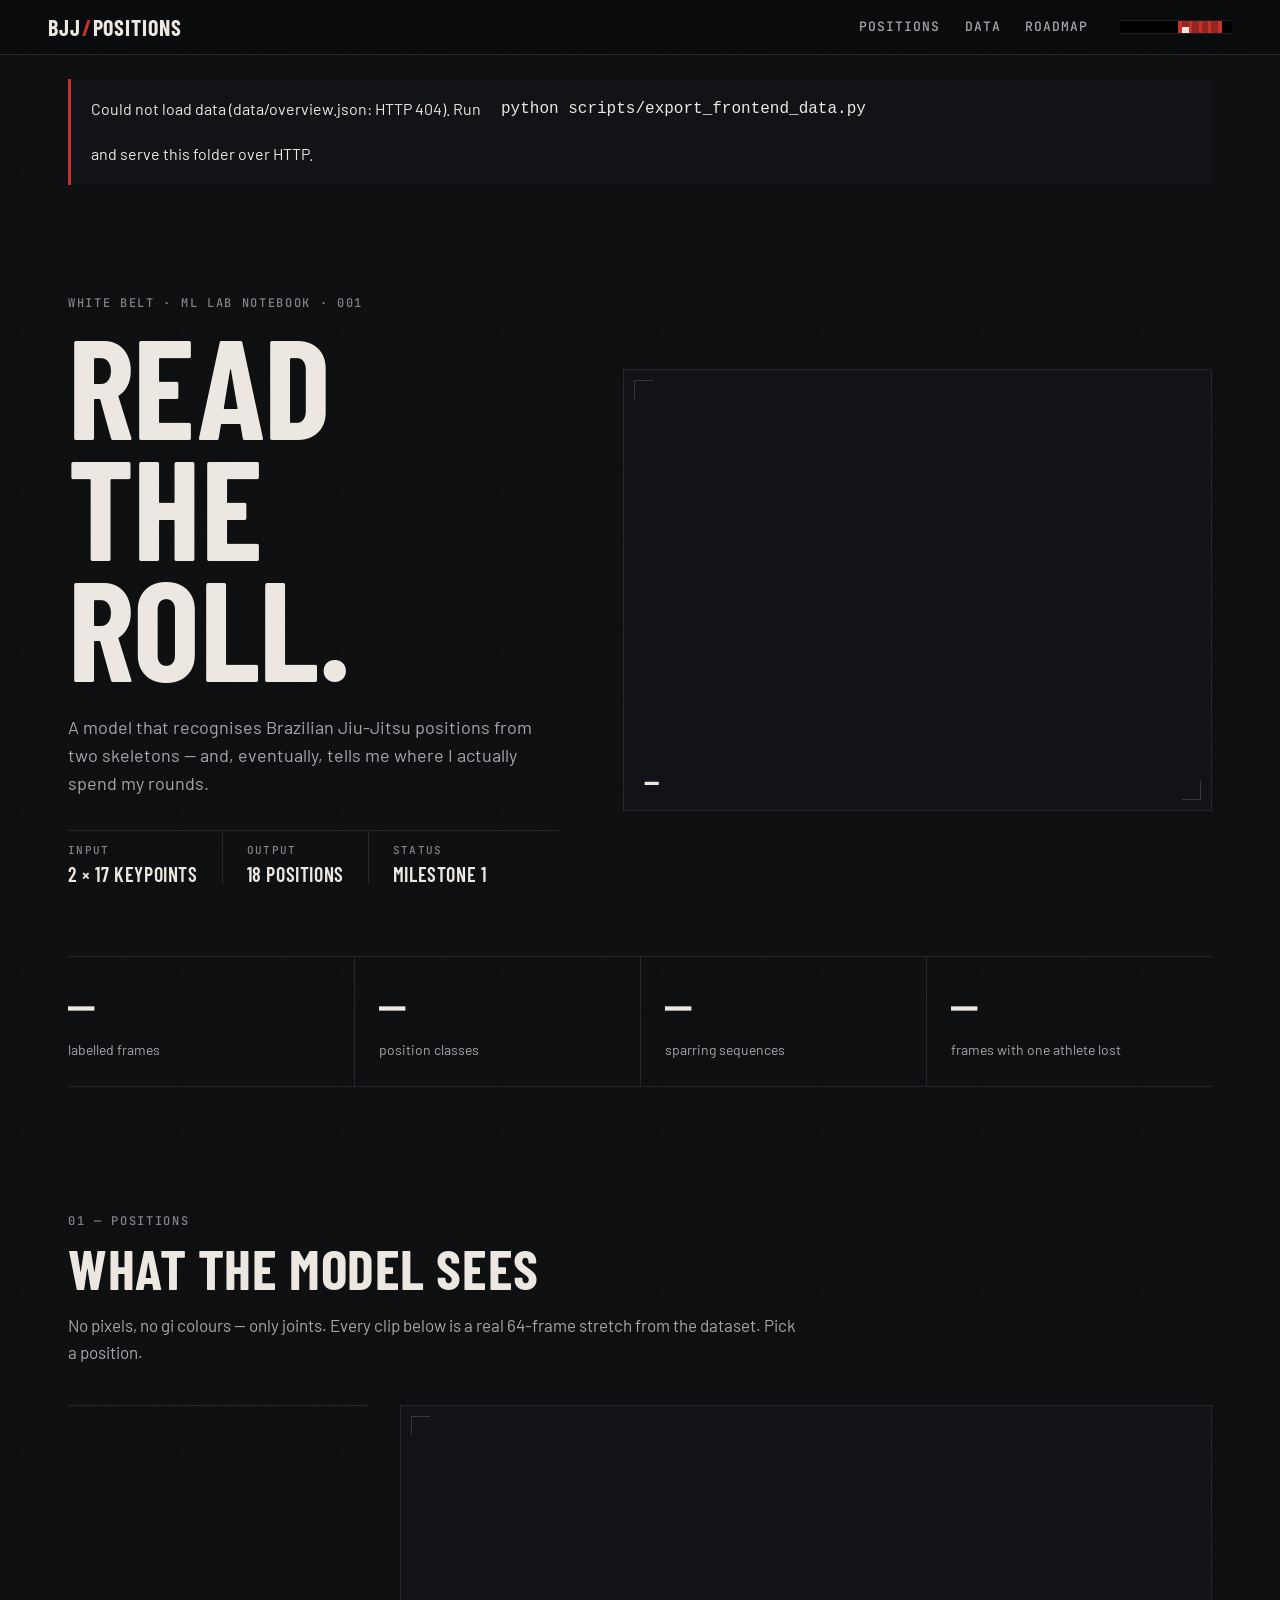
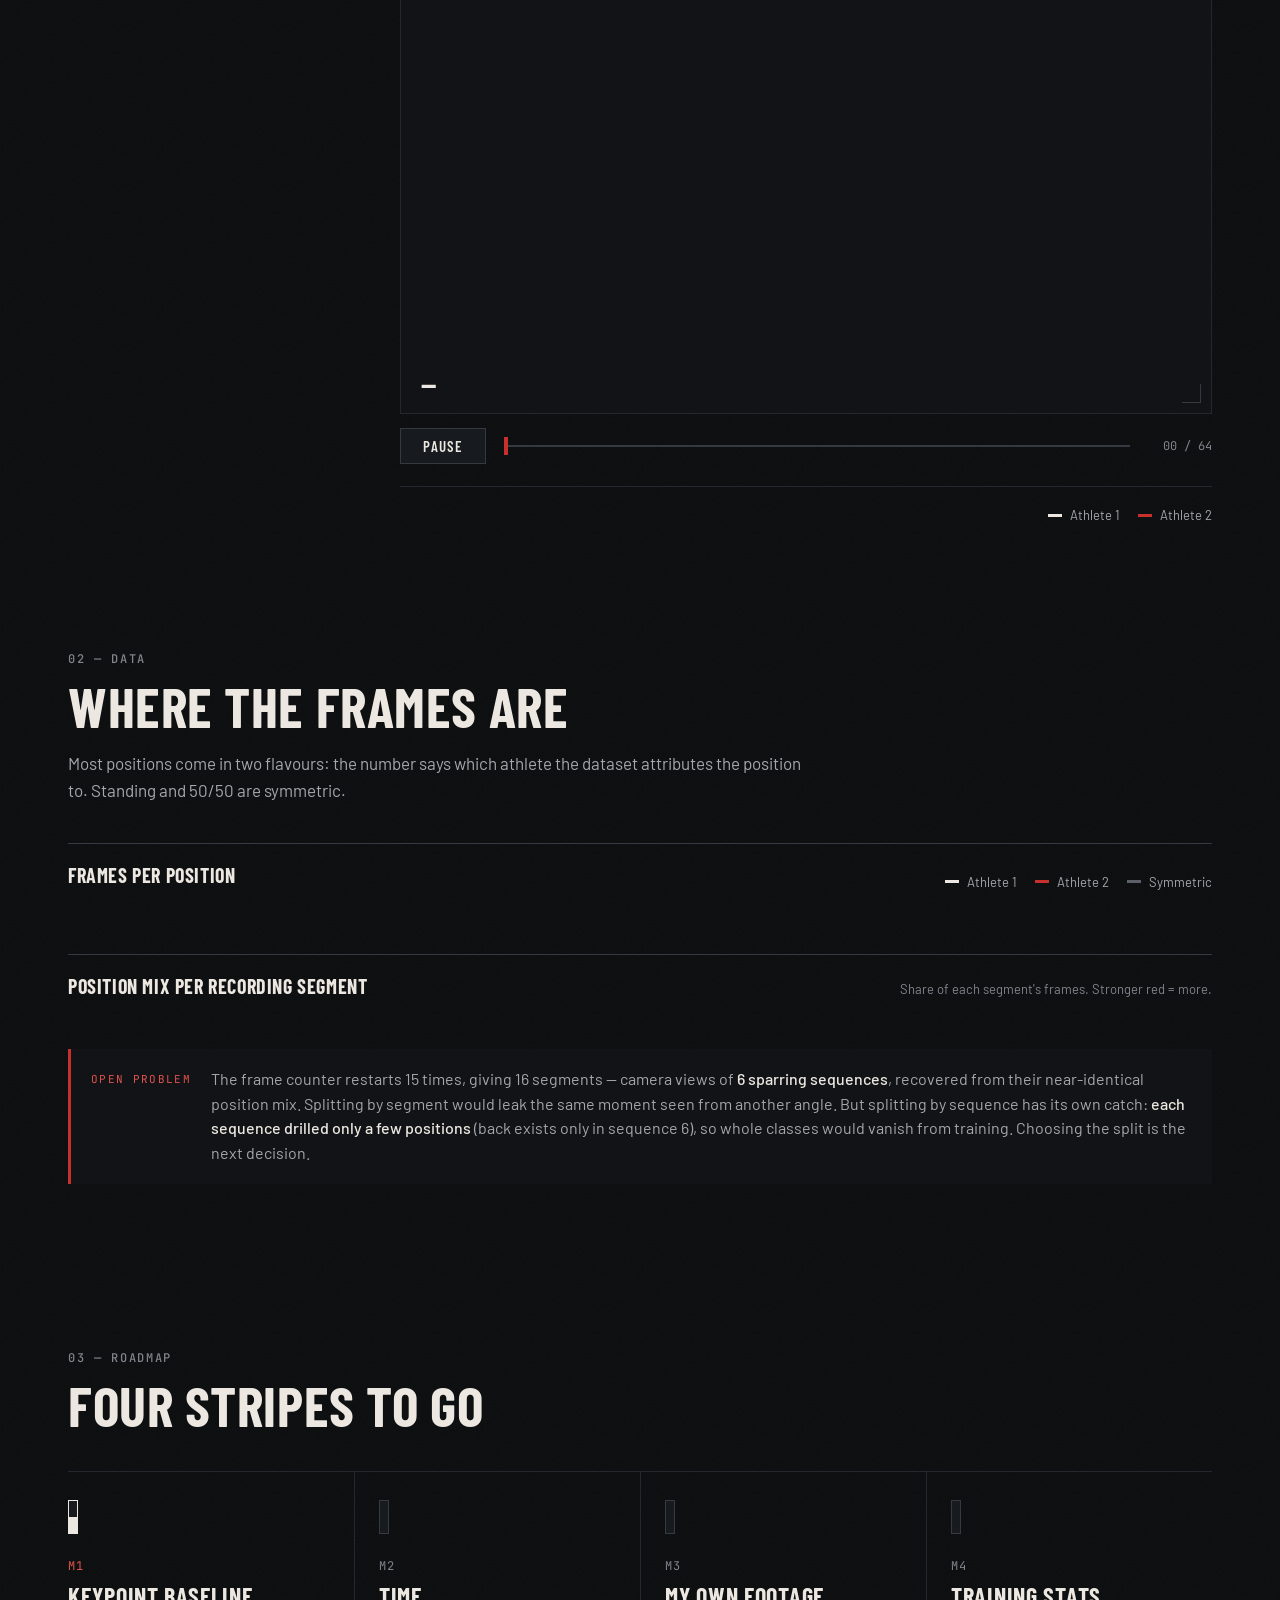
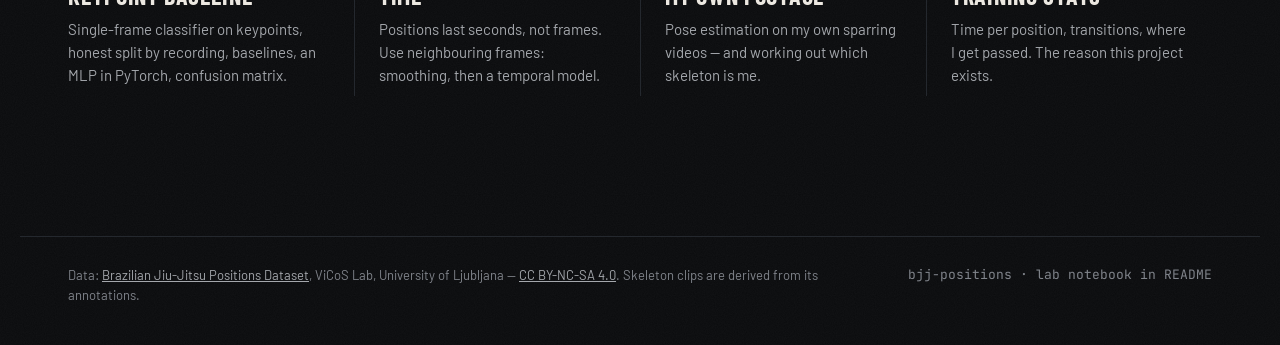
==== frontend/index.html @ 9e10ef27 "Add static dashboard frontend Plain HTML/CSS/JS, no build step. Shows dataset facts, animates real 6" ====
<!doctype html>
<html lang="en">
<head>
  <meta charset="utf-8">
  <meta name="viewport" content="width=device-width, initial-scale=1">
  <title>BJJ Positions</title>
  <meta name="description" content="Recognising Brazilian Jiu-Jitsu positions from pose keypoints — a learning project and lab notebook.">
  <meta name="color-scheme" content="dark">
  <link rel="preconnect" href="https://fonts.googleapis.com">
  <link rel="preconnect" href="https://fonts.gstatic.com" crossorigin>
  <link href="https://fonts.googleapis.com/css2?family=Barlow+Condensed:wght@500;600;700&family=Barlow:wght@400;500&family=JetBrains+Mono:wght@400;500&display=swap" rel="stylesheet">
  <link rel="stylesheet" href="css/style.css">
  <link rel="icon" href="data:image/svg+xml,%3Csvg xmlns='http://www.w3.org/2000/svg' viewBox='0 0 32 32'%3E%3Crect width='32' height='32' fill='%230a0b0d'/%3E%3Crect y='12' width='32' height='8' fill='%23000'/%3E%3Crect x='18' y='12' width='10' height='8' fill='%23c8302b'/%3E%3C/svg%3E">
</head>
<body>
  <header class="topbar">
    <a class="wordmark" href="#top">BJJ<span>/</span>Positions</a>
    <nav class="nav" aria-label="Sections">
      <a href="#explorer">Positions</a>
      <a href="#data">Data</a>
      <a href="#roadmap">Roadmap</a>
    </nav>
    <div class="belt" role="img" aria-label="Progress: milestone 1 of 4 in progress">
      <span class="belt__bar">
        <i class="stripe is-active"></i><i class="stripe"></i><i class="stripe"></i><i class="stripe"></i>
      </span>
    </div>
  </header>

  <main id="top">
    <section class="hero">
      <div class="hero__copy">
        <p class="eyebrow">White belt · ML lab notebook · 001</p>
        <h1 class="hero__title">Read<br>the roll.</h1>
        <p class="hero__lede">
          A model that recognises Brazilian Jiu-Jitsu positions from two skeletons —
          and, eventually, tells me where I actually spend my rounds.
        </p>
        <dl class="hero__meta">
          <div><dt>Input</dt><dd>2 × 17 keypoints</dd></div>
          <div><dt>Output</dt><dd>18 positions</dd></div>
          <div><dt>Status</dt><dd>Milestone 1</dd></div>
        </dl>
      </div>
      <figure class="stage stage--hero">
        <canvas id="hero-canvas" aria-label="Animated skeletons of two athletes from the dataset"></canvas>
        <figcaption class="stage__caption">
          <span class="stage__label" id="hero-label">—</span>
          <span class="stage__meta mono" id="hero-meta"></span>
        </figcaption>
      </figure>
    </section>

    <section class="facts" aria-label="Dataset at a glance">
      <div class="fact"><span class="fact__value mono" id="fact-frames">—</span><span class="fact__label">labelled frames</span></div>
      <div class="fact"><span class="fact__value mono" id="fact-classes">—</span><span class="fact__label">position classes</span></div>
      <div class="fact"><span class="fact__value mono" id="fact-sequences">—</span><span class="fact__label" id="fact-sequences-label">sparring sequences</span></div>
      <div class="fact"><span class="fact__value mono" id="fact-missing">—</span><span class="fact__label">frames with one athlete lost</span></div>
    </section>

    <section class="section" id="explorer">
      <header class="section__head">
        <p class="eyebrow">01 — Positions</p>
        <h2>What the model sees</h2>
        <p class="section__lede">No pixels, no gi colours — only joints. Every clip below is a real
          64-frame stretch from the dataset. Pick a position.</p>
      </header>

      <div class="explorer">
        <ol class="position-list" id="position-list" aria-label="Positions"></ol>

        <div class="explorer__main">
          <figure class="stage stage--large">
            <canvas id="explorer-canvas" aria-label="Skeleton animation of the selected position"></canvas>
            <figcaption class="stage__caption">
              <span class="stage__label" id="explorer-label">—</span>
              <span class="stage__meta mono" id="explorer-meta"></span>
            </figcaption>
          </figure>

          <div class="controls">
            <button class="btn" id="play-toggle" type="button" aria-pressed="true">Pause</button>
            <input class="scrub" id="scrub" type="range" min="0" max="63" value="0" aria-label="Frame">
            <span class="mono controls__frame" id="frame-counter">00 / 64</span>
          </div>

          <div class="explainer">
            <p class="explainer__text" id="explorer-desc"></p>
            <ul class="legend" aria-label="Legend">
              <li><i class="swatch swatch--a1"></i>Athlete 1</li>
              <li><i class="swatch swatch--a2"></i>Athlete 2</li>
            </ul>
          </div>
        </div>
      </div>
    </section>

    <section class="section" id="data">
      <header class="section__head">
        <p class="eyebrow">02 — Data</p>
        <h2>Where the frames are</h2>
        <p class="section__lede">Most positions come in two flavours: the number says which athlete
          the dataset attributes the position to. Standing and 50/50 are symmetric.</p>
      </header>

      <div class="panel">
        <div class="panel__head">
          <h3>Frames per position</h3>
          <ul class="legend" aria-label="Legend">
            <li><i class="swatch swatch--a1"></i>Athlete 1</li>
            <li><i class="swatch swatch--a2"></i>Athlete 2</li>
            <li><i class="swatch swatch--sym"></i>Symmetric</li>
          </ul>
        </div>
        <div class="bars" id="bars" role="table" aria-label="Frames per position"></div>
      </div>

      <div class="panel">
        <div class="panel__head">
          <h3>Position mix per recording segment</h3>
          <p class="panel__note">Share of each segment's frames. Stronger red = more.</p>
        </div>
        <div class="heatmap-wrap">
          <div class="heatmap" id="heatmap" role="table" aria-label="Share of frames per position and segment"></div>
        </div>
        <aside class="callout">
          <span class="callout__tag mono">Open problem</span>
          <p>The frame counter restarts 15 times, giving 16 segments — camera views of
            <strong>6 sparring sequences</strong>, recovered from their near-identical position mix.
            Splitting by segment would leak the same moment seen from another angle. But splitting
            by sequence has its own catch: <strong>each sequence drilled only a few positions</strong>
            (back exists only in sequence 6), so whole classes would vanish from training.
            Choosing the split is the next decision.</p>
        </aside>
      </div>
    </section>

    <section class="section" id="roadmap">
      <header class="section__head">
        <p class="eyebrow">03 — Roadmap</p>
        <h2>Four stripes to go</h2>
      </header>
      <ol class="roadmap">
        <li class="roadmap__item is-active">
          <span class="roadmap__stripe"></span>
          <span class="mono roadmap__num">M1</span>
          <h3>Keypoint baseline</h3>
          <p>Single-frame classifier on keypoints, honest split by recording, baselines, an MLP in PyTorch, confusion matrix.</p>
        </li>
        <li class="roadmap__item">
          <span class="roadmap__stripe"></span>
          <span class="mono roadmap__num">M2</span>
          <h3>Time</h3>
          <p>Positions last seconds, not frames. Use neighbouring frames: smoothing, then a temporal model.</p>
        </li>
        <li class="roadmap__item">
          <span class="roadmap__stripe"></span>
          <span class="mono roadmap__num">M3</span>
          <h3>My own footage</h3>
          <p>Pose estimation on my own sparring videos — and working out which skeleton is me.</p>
        </li>
        <li class="roadmap__item">
          <span class="roadmap__stripe"></span>
          <span class="mono roadmap__num">M4</span>
          <h3>Training stats</h3>
          <p>Time per position, transitions, where I get passed. The reason this project exists.</p>
        </li>
      </ol>
    </section>
  </main>

  <footer class="footer">
    <p>Data: <a href="https://vicos.si/resources/jiujitsu/">Brazilian Jiu-Jitsu Positions Dataset</a>,
      ViCoS Lab, University of Ljubljana — <a href="https://creativecommons.org/licenses/by-nc-sa/4.0/">CC BY-NC-SA 4.0</a>.
      Skeleton clips are derived from its annotations.</p>
    <p class="mono">bjj-positions · lab notebook in README</p>
  </footer>

  <div class="tooltip" id="tooltip" role="tooltip" hidden></div>

  <script type="module" src="js/main.js"></script>
</body>
</html>
---- frontend/css/style.css ----
/* ---------------------------------------------------------------------------
   BJJ Positions — dark, matte, sporty. One accent: the black-belt red bar.
   Athlete 1 = gi white, athlete 2 = belt red. Colours carry meaning.
--------------------------------------------------------------------------- */

:root {
  --bg: #0a0b0d;
  --surface: #111316;
  --surface-2: #171a1e;
  --line: #24282e;
  --line-strong: #353a42;

  --ink: #ece8e1;       /* gi white, slightly warm */
  --ink-2: #a4a7ac;
  --ink-3: #80848b;     /* >= 4.5:1 on bg and surface-2 (small labels) */

  --red: #c8302b;       /* belt bar */
  --red-ink: #e0534d;   /* red used for small text/strokes: more contrast */

  /* Series colours: validated for CVD separation (deutan dE 38, protan >= 8.8 vs --sym).
     Gi white and gray fail the "chroma floor" check on purpose: identity is also
     carried by legends and direct labels. */
  --a1: var(--ink);
  --a2: var(--red);
  --sym: #5b6068;

  --font-display: "Barlow Condensed", "Arial Narrow", sans-serif;
  --font-body: "Barlow", system-ui, sans-serif;
  --font-mono: "JetBrains Mono", ui-monospace, monospace;

  --gutter: clamp(16px, 4vw, 48px);
  --max: 1240px;
}

* { box-sizing: border-box; }

html { scroll-behavior: smooth; }
@media (prefers-reduced-motion: reduce) { html { scroll-behavior: auto; } }

body {
  margin: 0;
  background: var(--bg);
  color: var(--ink);
  font: 400 16px/1.55 var(--font-body);
  -webkit-font-smoothing: antialiased;
  /* Faint mat grain. */
  background-image: url("data:image/svg+xml,%3Csvg xmlns='http://www.w3.org/2000/svg' width='160' height='160'%3E%3Cfilter id='n'%3E%3CfeTurbulence type='fractalNoise' baseFrequency='.9' numOctaves='2' stitchTiles='stitch'/%3E%3CfeColorMatrix values='0 0 0 0 1 0 0 0 0 1 0 0 0 0 1 0 0 0 .035 0'/%3E%3C/filter%3E%3Crect width='100%25' height='100%25' filter='url(%23n)'/%3E%3C/svg%3E");
}

a { color: inherit; }
.mono { font-family: var(--font-mono); font-feature-settings: "tnum"; }

h1, h2, h3 {
  font-family: var(--font-display);
  font-weight: 700;
  text-transform: uppercase;
  letter-spacing: .01em;
  line-height: .95;
  margin: 0;
}
h2 { font-size: clamp(34px, 5vw, 56px); }
h3 { font-size: 20px; letter-spacing: .03em; }

.eyebrow {
  margin: 0 0 14px;
  font: 500 12px/1 var(--font-mono);
  letter-spacing: .14em;
  text-transform: uppercase;
  color: var(--ink-3);
}

/* --- Top bar ------------------------------------------------------------- */

.topbar {
  position: sticky; top: 0; z-index: 10;
  display: flex; align-items: center; gap: 32px;
  padding: 14px var(--gutter);
  background: rgba(10, 11, 13, .92);
  border-bottom: 1px solid var(--line);
  backdrop-filter: saturate(1.2) blur(6px);
}
.wordmark {
  font: 700 22px/1 var(--font-display);
  text-transform: uppercase;
  letter-spacing: .04em;
  text-decoration: none;
}
.wordmark span { color: var(--red); margin: 0 1px; }
.nav { display: flex; gap: 24px; margin-left: auto; }
.nav a {
  font: 500 13px/1 var(--font-mono);
  letter-spacing: .08em;
  text-transform: uppercase;
  color: var(--ink-2);
  text-decoration: none;
  padding: 6px 0;
  border-bottom: 1px solid transparent;
}
.nav a:hover, .nav a:focus-visible { color: var(--ink); border-bottom-color: var(--red); }

/* Black belt with 4 stripes on the red bar = 4 milestones. */
.belt {
  width: 112px; height: 14px;
  background: #000;
  border-top: 1px solid #1d1f23;
  border-bottom: 1px solid #1d1f23;
  display: flex; justify-content: flex-end;
  padding-right: 10px;
}
.belt__bar {
  display: flex; gap: 3px; align-items: stretch;
  background: var(--red);
  padding: 0 4px;
  width: 44px;
}
.stripe { flex: 1; background: rgba(0, 0, 0, .25); }
.stripe.is-active { background: linear-gradient(to top, var(--ink) 50%, rgba(0,0,0,.25) 50%); }

/* --- Hero ---------------------------------------------------------------- */

main { max-width: var(--max); margin: 0 auto; padding: 0 var(--gutter); }

.hero {
  display: grid;
  grid-template-columns: minmax(0, 5fr) minmax(0, 6fr);
  gap: clamp(24px, 5vw, 72px);
  align-items: center;
  padding: clamp(40px, 8vw, 96px) 0 clamp(32px, 6vw, 72px);
}
.hero__title {
  font-size: clamp(64px, 11vw, 148px);
  line-height: .86;
  letter-spacing: -.005em;
}
.hero__lede { max-width: 30em; margin: 28px 0 32px; color: var(--ink-2); font-size: 18px; }
.hero__meta {
  display: grid; grid-template-columns: repeat(3, max-content);
  margin: 0;
  border-top: 1px solid var(--line);
}
.hero__meta div { padding: 14px 24px 0 0; }
.hero__meta div + div { padding-left: 24px; border-left: 1px solid var(--line); }
.hero__meta dt {
  font: 500 11px/1 var(--font-mono); letter-spacing: .12em; text-transform: uppercase;
  color: var(--ink-3); margin-bottom: 8px;
}
.hero__meta dd { margin: 0; font: 600 20px/1 var(--font-display); text-transform: uppercase; letter-spacing: .03em; }

/* --- Stage (skeleton canvas) --------------------------------------------- */

.stage {
  position: relative;
  margin: 0;
  background: var(--surface);
  border: 1px solid var(--line);
  aspect-ratio: 4 / 3;
}
/* Mat-tape corner marks. */
.stage::before, .stage::after {
  content: ""; position: absolute; width: 18px; height: 18px; pointer-events: none;
  border-color: var(--line-strong); border-style: solid;
}
.stage::before { top: 10px; left: 10px; border-width: 1px 0 0 1px; }
.stage::after { bottom: 10px; right: 10px; border-width: 0 1px 1px 0; }
.stage canvas { position: absolute; inset: 0; width: 100%; height: 100%; display: block; }

.stage__caption {
  position: absolute; left: 20px; right: 20px; bottom: 16px;
  display: flex; justify-content: space-between; align-items: baseline; gap: 12px;
  pointer-events: none;
}
.stage__label {
  font: 700 26px/1 var(--font-display); text-transform: uppercase; letter-spacing: .03em;
}
.stage__meta { font-size: 11px; color: var(--ink-3); letter-spacing: .06em; text-align: right; }

/* --- Facts --------------------------------------------------------------- */

.facts {
  display: grid; grid-template-columns: repeat(4, 1fr);
  border-top: 1px solid var(--line); border-bottom: 1px solid var(--line);
}
.fact { padding: 28px 24px 26px 0; display: flex; flex-direction: column; gap: 10px; }
.fact + .fact { padding-left: 24px; border-left: 1px solid var(--line); }
.fact__value { font-size: clamp(28px, 3.6vw, 44px); font-weight: 500; letter-spacing: -.02em; line-height: 1; }
.fact__label { font-size: 14px; color: var(--ink-2); }

/* --- Sections ------------------------------------------------------------ */

.section { padding: clamp(64px, 10vw, 128px) 0 0; scroll-margin-top: 60px; }
.section__head { margin-bottom: 40px; max-width: 46em; }
.section__lede { color: var(--ink-2); margin: 18px 0 0; font-size: 17px; }

/* --- Explorer ------------------------------------------------------------ */

.explorer {
  display: grid;
  grid-template-columns: minmax(220px, 300px) minmax(0, 1fr);
  gap: 32px;
  align-items: start;
}
.position-list { list-style: none; margin: 0; padding: 0; border-top: 1px solid var(--line); }
.position-row {
  display: flex; align-items: center; gap: 10px;
  padding: 10px 0;
  border-bottom: 1px solid var(--line);
}
.position-row__name {
  flex: 1;
  font: 600 18px/1 var(--font-display); text-transform: uppercase; letter-spacing: .04em;
  color: var(--ink-2);
}
.position-row.is-active .position-row__name { color: var(--ink); }
.chip {
  min-width: 38px; height: 30px; padding: 0 8px;
  font: 500 12px/1 var(--font-mono);
  color: var(--ink-2);
  background: transparent;
  border: 1px solid var(--line-strong);
  cursor: pointer;
}
.chip:hover { color: var(--ink); border-color: var(--ink-3); }
.chip:focus-visible, .btn:focus-visible, .scrub:focus-visible { outline: 2px solid var(--ink); outline-offset: 2px; }
.chip[aria-pressed="true"] { color: var(--bg); background: var(--ink); border-color: var(--ink); }
.chip[aria-pressed="true"][data-athlete="2"] { color: var(--ink); background: var(--red); border-color: var(--red); }

.controls { display: flex; align-items: center; gap: 16px; margin-top: 14px; }
.btn {
  min-width: 86px; height: 36px; padding: 0 16px;
  font: 600 15px/1 var(--font-display); letter-spacing: .08em; text-transform: uppercase;
  color: var(--ink); background: var(--surface-2);
  border: 1px solid var(--line-strong);
  cursor: pointer;
}
.btn:hover { border-color: var(--ink-3); }
.controls__frame { font-size: 12px; color: var(--ink-3); min-width: 64px; text-align: right; }

.scrub { flex: 1; appearance: none; -webkit-appearance: none; height: 20px; background: transparent; cursor: pointer; }
.scrub::-webkit-slider-runnable-track { height: 2px; background: var(--line-strong); }
.scrub::-moz-range-track { height: 2px; background: var(--line-strong); }
.scrub::-webkit-slider-thumb { -webkit-appearance: none; width: 4px; height: 18px; margin-top: -8px; background: var(--red); border: 0; }
.scrub::-moz-range-thumb { width: 4px; height: 18px; background: var(--red); border: 0; border-radius: 0; }

.explainer {
  display: flex; justify-content: space-between; gap: 24px; align-items: flex-start;
  margin-top: 22px; padding-top: 18px; border-top: 1px solid var(--line);
}
.explainer__text { margin: 0; color: var(--ink-2); max-width: 36em; }

.legend { list-style: none; display: flex; flex-wrap: wrap; gap: 6px 18px; margin: 0; padding: 0; font-size: 13px; color: var(--ink-2); }
.legend li { display: flex; align-items: center; gap: 8px; white-space: nowrap; }
.swatch { width: 14px; height: 3px; display: inline-block; }
.swatch--a1 { background: var(--a1); }
.swatch--a2 { background: var(--a2); }
.swatch--sym { background: var(--sym); }

/* --- Panels & charts ----------------------------------------------------- */

.panel { border-top: 1px solid var(--line-strong); padding: 22px 0 40px; }
.panel__head { display: flex; justify-content: space-between; align-items: baseline; gap: 16px; flex-wrap: wrap; margin-bottom: 22px; }
.panel__note { margin: 0; color: var(--ink-3); font-size: 13px; }

.bars { display: grid; grid-template-columns: max-content minmax(0, 1fr) max-content; gap: 6px 18px; align-items: center; }
.bars__name { font: 600 16px/1 var(--font-display); text-transform: uppercase; letter-spacing: .04em; color: var(--ink-2); }
.bars__track { display: flex; flex-direction: column; gap: 2px; padding: 4px 0; }
.bar { height: 7px; border-radius: 0 4px 4px 0; min-width: 2px; }
.bar--a1 { background: var(--a1); }
.bar--a2 { background: var(--a2); }
.bar--sym { background: var(--sym); }
.bars__row { display: contents; }
.bars__row:hover .bars__name { color: var(--ink); }
.bars__total { font-size: 12px; color: var(--ink-3); text-align: right; }

.heatmap-wrap { overflow-x: auto; }
.heatmap {
  display: grid;
  grid-template-columns: 56px repeat(var(--cols), minmax(44px, 1fr));
  gap: 2px;
  min-width: 620px;
}
.heatmap__col { font: 500 10px/1.2 var(--font-mono); color: var(--ink-3); text-transform: uppercase; letter-spacing: .04em; padding: 0 2px 8px; align-self: end; }
.heatmap__row { font: 500 11px/1 var(--font-mono); color: var(--ink-3); display: flex; align-items: center; }
.heatmap__cell { height: 22px; background: var(--surface-2); }
.heatmap__group {
  grid-column: 1 / -1;
  padding: 12px 0 4px;
  font: 500 10px/1 var(--font-mono); letter-spacing: .12em; text-transform: uppercase;
  color: var(--ink-2);
}

.callout {
  display: grid; grid-template-columns: max-content 1fr; gap: 20px; align-items: start;
  margin-top: 28px; padding: 18px 20px;
  background: var(--surface);
  border-left: 3px solid var(--red);
}
.callout p { margin: 0; color: var(--ink-2); }
.callout strong { color: var(--ink); font-weight: 500; }
.callout__tag { font-size: 11px; letter-spacing: .12em; text-transform: uppercase; color: var(--red-ink); padding-top: 4px; }

/* --- Roadmap ------------------------------------------------------------- */

.roadmap { list-style: none; margin: 0; padding: 0; display: grid; grid-template-columns: repeat(4, 1fr); border-top: 1px solid var(--line); }
.roadmap__item { position: relative; padding: 28px 24px 8px 0; }
.roadmap__item + .roadmap__item { padding-left: 24px; border-left: 1px solid var(--line); }
.roadmap__stripe { display: block; width: 10px; height: 34px; background: var(--surface-2); border: 1px solid var(--line-strong); margin-bottom: 18px; }
.roadmap__item.is-active .roadmap__stripe { background: linear-gradient(to top, var(--ink) 50%, var(--surface-2) 50%); border-color: var(--ink); }
.roadmap__num { font-size: 12px; color: var(--ink-3); letter-spacing: .1em; }
.roadmap__item.is-active .roadmap__num { color: var(--red-ink); }
.roadmap h3 { margin: 8px 0 10px; font-size: 24px; }
.roadmap p { margin: 0; color: var(--ink-2); font-size: 15px; }

/* --- Footer & tooltip ---------------------------------------------------- */

.footer {
  max-width: var(--max); margin: clamp(80px, 12vw, 140px) auto 0;
  padding: 28px var(--gutter) 40px;
  border-top: 1px solid var(--line);
  display: flex; justify-content: space-between; gap: 24px; flex-wrap: wrap;
  font-size: 13px; color: var(--ink-3);
}
.footer p { margin: 0; max-width: 60em; }
.footer a { color: var(--ink-2); }

.tooltip {
  position: fixed; z-index: 20; pointer-events: none;
  padding: 8px 10px;
  background: #000; border: 1px solid var(--line-strong);
  font: 400 12px/1.45 var(--font-mono); color: var(--ink);
  white-space: nowrap;
}
.tooltip b { font-weight: 500; }
.tooltip .muted { color: var(--ink-3); }

/* --- Responsive ---------------------------------------------------------- */

@media (max-width: 900px) {
  .hero { grid-template-columns: 1fr; }
  .explorer { grid-template-columns: 1fr; }
  .position-list { display: grid; grid-template-columns: 1fr 1fr; column-gap: 20px; order: 2; }
  .facts { grid-template-columns: 1fr 1fr; }
  .fact:nth-child(3) { padding-left: 0; border-left: 0; }
  .fact:nth-child(n+3) { border-top: 1px solid var(--line); }
  .roadmap { grid-template-columns: 1fr 1fr; }
  .roadmap__item:nth-child(3) { padding-left: 0; border-left: 0; }
}
@media (max-width: 560px) {
  .nav { display: none; }
  .belt { margin-left: auto; }
  .position-list { grid-template-columns: 1fr; }
  .hero__meta div { padding-right: 12px; }
  .hero__meta div + div { padding-left: 12px; }
  .hero__meta dd { font-size: 17px; }
  .explainer { flex-direction: column; }
  .roadmap { grid-template-columns: 1fr; }
  .roadmap__item + .roadmap__item { padding-left: 0; border-left: 0; border-top: 1px solid var(--line); }
  .stage__label { font-size: 20px; }
  .callout { grid-template-columns: 1fr; gap: 8px; }
  .bars { column-gap: 12px; }
}
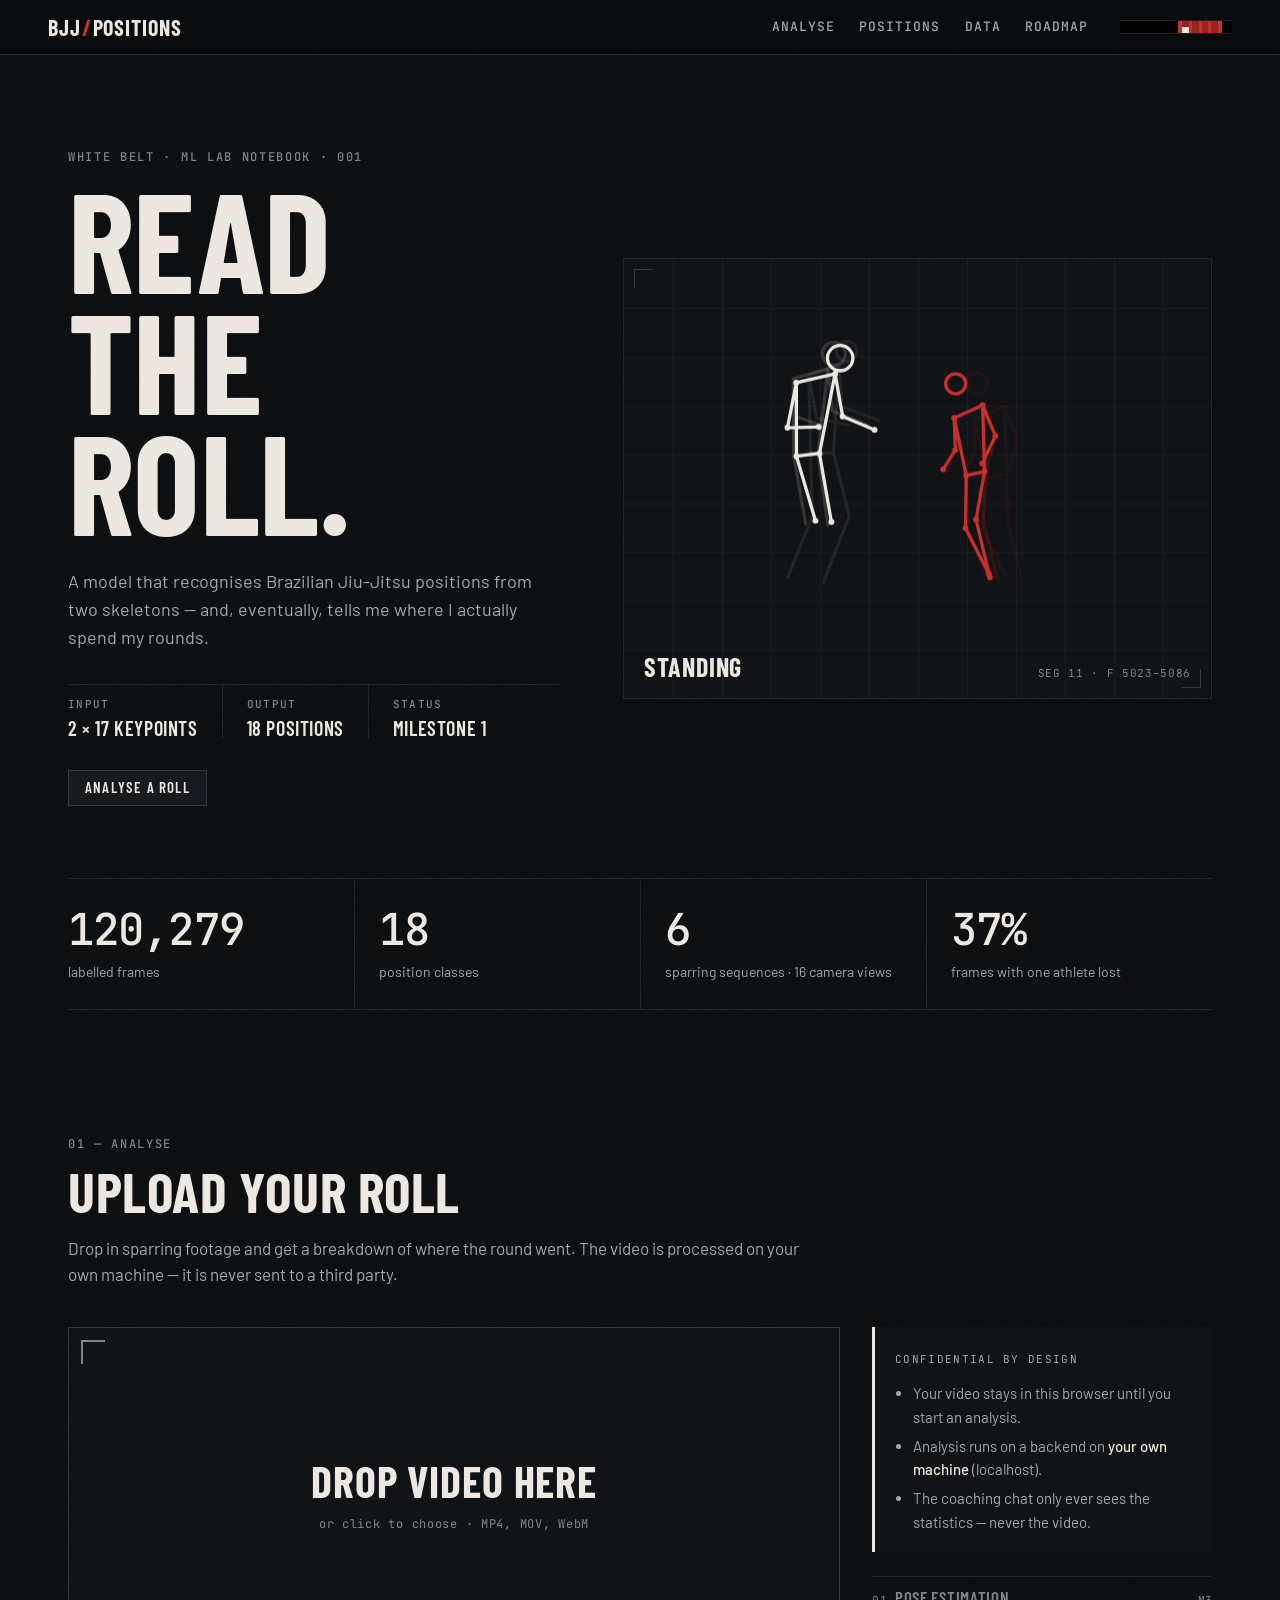
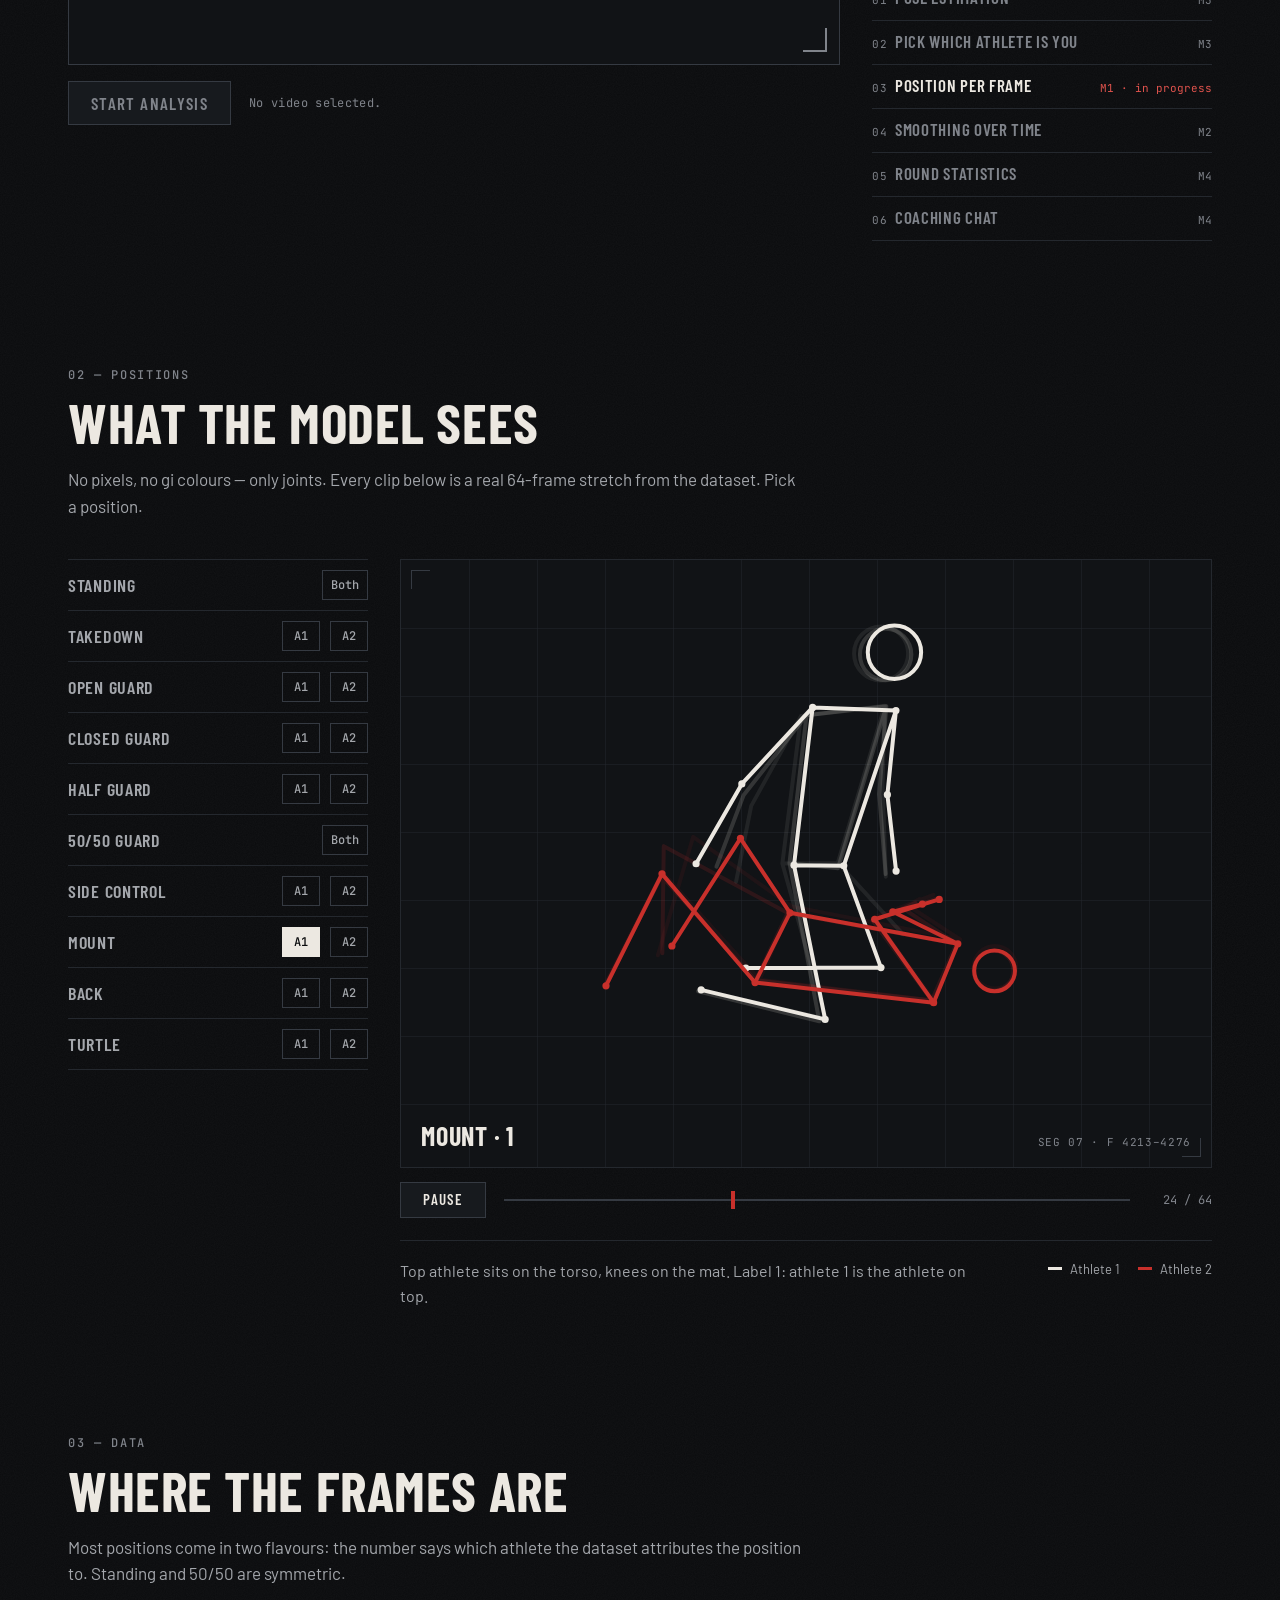
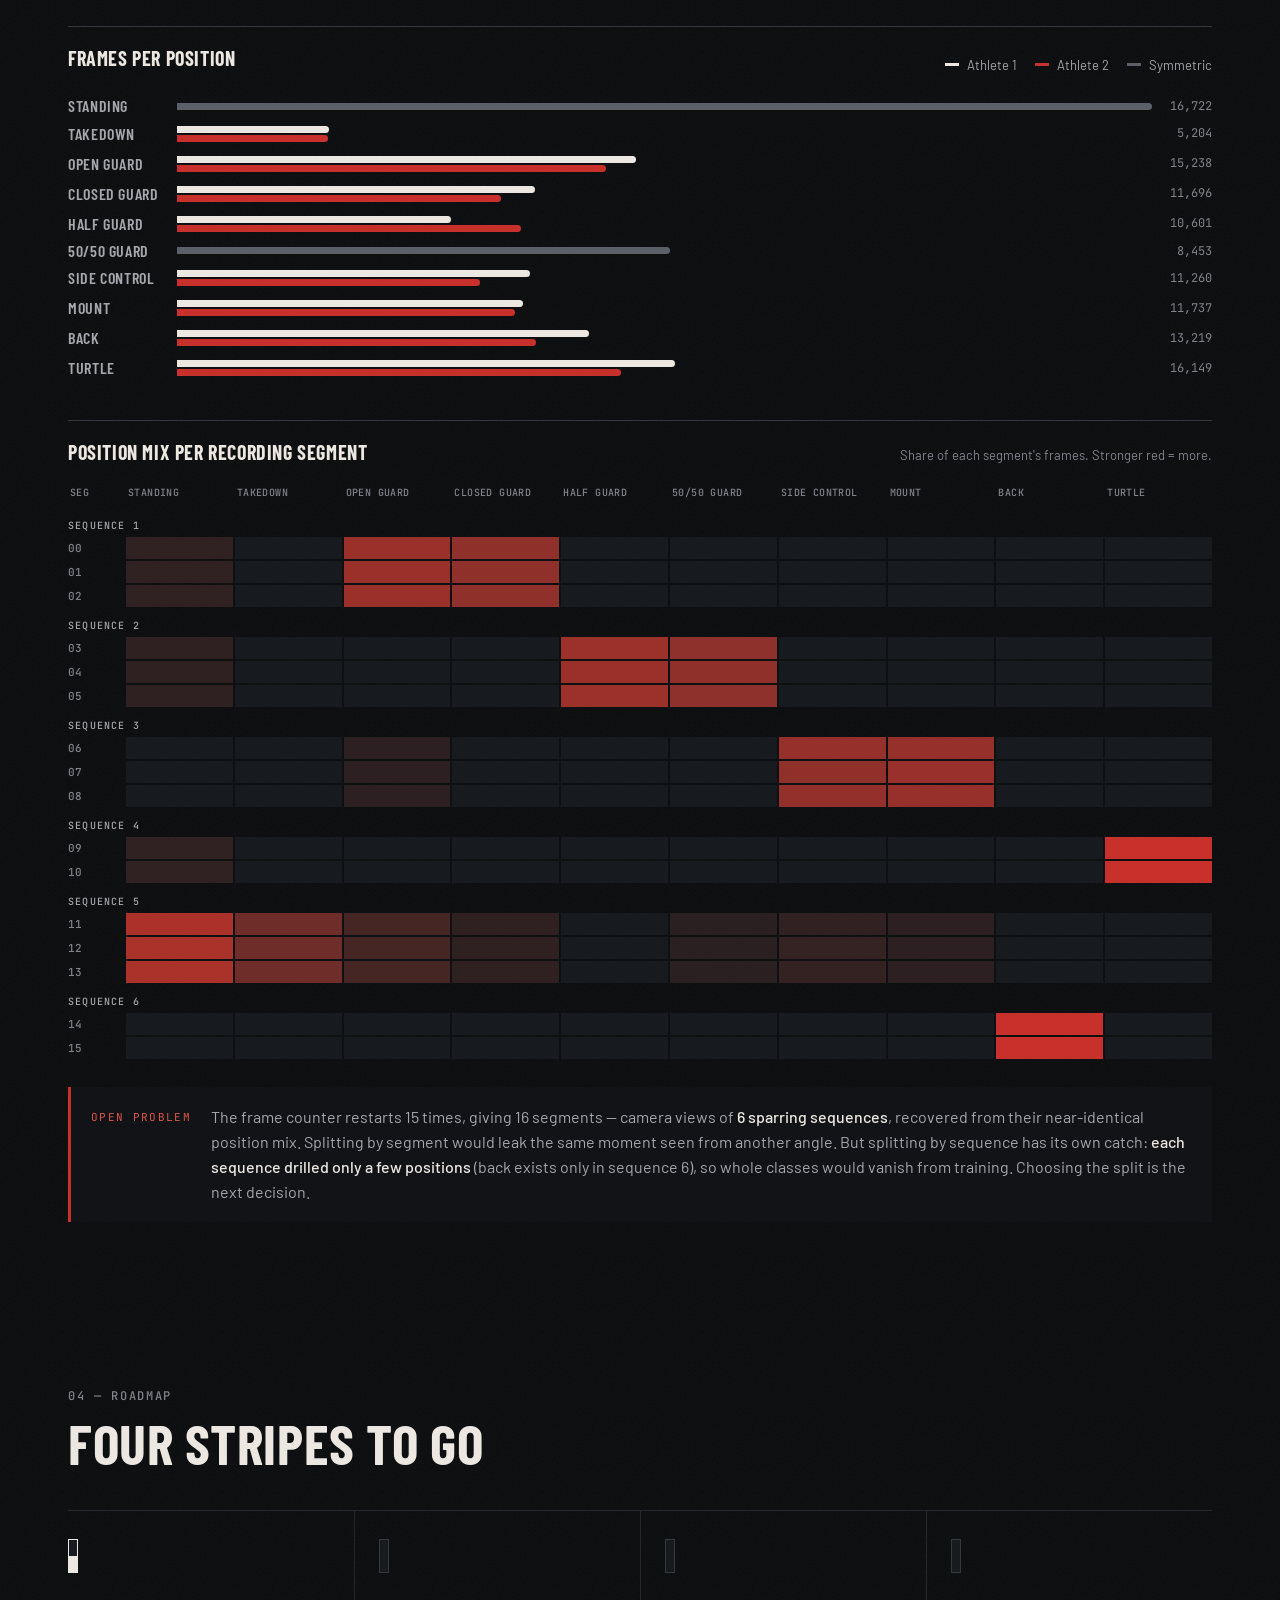
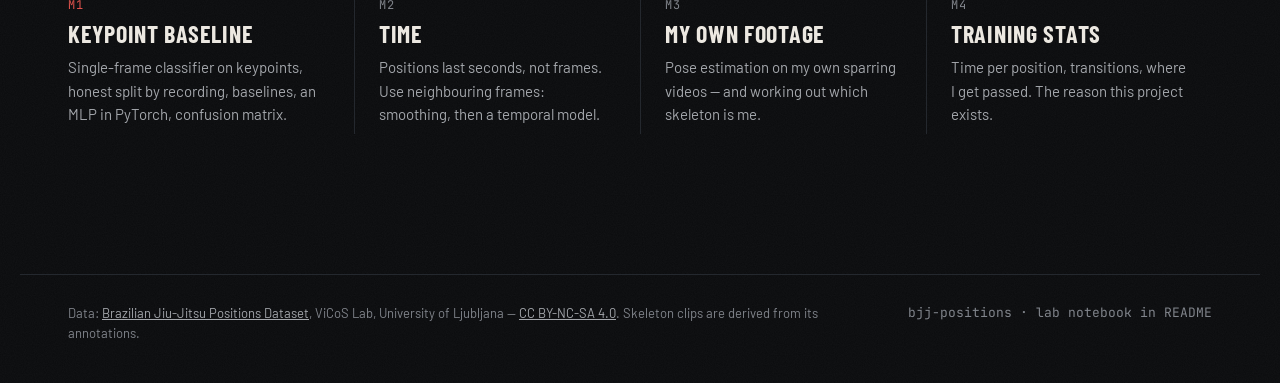
==== commit c21ca9fc: "Add video upload section to the dashboard Local-only preview (object URL) with file metadata and a p" ====
--- a/frontend/index.html
+++ b/frontend/index.html
@@ -16,6 +16,7 @@
   <header class="topbar">
     <a class="wordmark" href="#top">BJJ<span>/</span>Positions</a>
     <nav class="nav" aria-label="Sections">
+      <a href="#analyse">Analyse</a>
       <a href="#explorer">Positions</a>
       <a href="#data">Data</a>
       <a href="#roadmap">Roadmap</a>
@@ -41,6 +42,7 @@
           <div><dt>Output</dt><dd>18 positions</dd></div>
           <div><dt>Status</dt><dd>Milestone 1</dd></div>
         </dl>
+        <a class="btn btn--primary hero__cta" href="#analyse">Analyse a roll</a>
       </div>
       <figure class="stage stage--hero">
         <canvas id="hero-canvas" aria-label="Animated skeletons of two athletes from the dataset"></canvas>
@@ -58,9 +60,61 @@
       <div class="fact"><span class="fact__value mono" id="fact-missing">—</span><span class="fact__label">frames with one athlete lost</span></div>
     </section>
 
+    <section class="section" id="analyse">
+      <header class="section__head">
+        <p class="eyebrow">01 — Analyse</p>
+        <h2>Upload your roll</h2>
+        <p class="section__lede">Drop in sparring footage and get a breakdown of where the round
+          went. The video is processed on your own machine — it is never sent to a third party.</p>
+      </header>
+
+      <div class="analyse">
+        <div class="analyse__main">
+          <label class="dropzone" id="dropzone" for="video-input">
+            <input class="visually-hidden" id="video-input" type="file" accept="video/*">
+            <span class="dropzone__title">Drop video here</span>
+            <span class="dropzone__hint mono">or click to choose · MP4, MOV, WebM</span>
+          </label>
+
+          <figure class="preview" id="preview" hidden>
+            <video id="preview-video" controls playsinline preload="metadata"></video>
+            <figcaption class="preview__bar">
+              <dl class="filemeta" id="filemeta"></dl>
+              <button class="btn btn--ghost" id="clear-video" type="button">Remove</button>
+            </figcaption>
+          </figure>
+
+          <div class="analyse__actions">
+            <button class="btn btn--primary" id="start-analysis" type="button" disabled>Start analysis</button>
+            <p class="analyse__status mono" id="analysis-status" role="status" aria-live="polite">No video selected.</p>
+          </div>
+        </div>
+
+        <aside class="analyse__side">
+          <div class="privacy">
+            <span class="privacy__tag mono">Confidential by design</span>
+            <ul>
+              <li>Your video stays in this browser until you start an analysis.</li>
+              <li>Analysis runs on a backend on <strong>your own machine</strong> (localhost).</li>
+              <li>The coaching chat only ever sees the statistics — never the video.</li>
+            </ul>
+          </div>
+
+          <ol class="pipeline" aria-label="Analysis pipeline">
+            <li class="pipeline__step" data-state="planned"><span class="pipeline__name">Pose estimation</span><span class="pipeline__state mono">M3</span></li>
+            <li class="pipeline__step" data-state="planned"><span class="pipeline__name">Pick which athlete is you</span><span class="pipeline__state mono">M3</span></li>
+            <li class="pipeline__step" data-state="active"><span class="pipeline__name">Position per frame</span><span class="pipeline__state mono">M1 · in progress</span></li>
+            <li class="pipeline__step" data-state="planned"><span class="pipeline__name">Smoothing over time</span><span class="pipeline__state mono">M2</span></li>
+            <li class="pipeline__step" data-state="planned"><span class="pipeline__name">Round statistics</span><span class="pipeline__state mono">M4</span></li>
+            <li class="pipeline__step" data-state="planned"><span class="pipeline__name">Coaching chat</span><span class="pipeline__state mono">M4</span></li>
+          </ol>
+        </aside>
+      </div>
+    </section>
+
     <section class="section" id="explorer">
       <header class="section__head">
-        <p class="eyebrow">01 — Positions</p>
+        <p class="eyebrow">02 — Positions</p>
         <h2>What the model sees</h2>
         <p class="section__lede">No pixels, no gi colours — only joints. Every clip below is a real
           64-frame stretch from the dataset. Pick a position.</p>
@@ -97,7 +151,7 @@
 
     <section class="section" id="data">
       <header class="section__head">
-        <p class="eyebrow">02 — Data</p>
+        <p class="eyebrow">03 — Data</p>
         <h2>Where the frames are</h2>
         <p class="section__lede">Most positions come in two flavours: the number says which athlete
           the dataset attributes the position to. Standing and 50/50 are symmetric.</p>
@@ -137,7 +191,7 @@
 
     <section class="section" id="roadmap">
       <header class="section__head">
-        <p class="eyebrow">03 — Roadmap</p>
+        <p class="eyebrow">04 — Roadmap</p>
         <h2>Four stripes to go</h2>
       </header>
       <ol class="roadmap">
@@ -179,5 +233,6 @@
   <div class="tooltip" id="tooltip" role="tooltip" hidden></div>
 
   <script type="module" src="js/main.js"></script>
+  <script type="module" src="js/upload.js"></script>
 </body>
 </html>
--- a/frontend/css/style.css
+++ b/frontend/css/style.css
@@ -33,6 +33,7 @@
 }
 
 * { box-sizing: border-box; }
+[hidden] { display: none !important; } /* author display rules must not un-hide elements */
 
 html { scroll-behavior: smooth; }
 @media (prefers-reduced-motion: reduce) { html { scroll-behavior: auto; } }
@@ -191,6 +192,84 @@
 .section__head { margin-bottom: 40px; max-width: 46em; }
 .section__lede { color: var(--ink-2); margin: 18px 0 0; font-size: 17px; }
 
+/* --- Buttons (shared) ---------------------------------------------------- */
+
+.btn--primary { background: var(--red); border-color: var(--red); color: var(--ink); text-decoration: none; display: inline-flex; align-items: center; }
+.btn--primary:hover { background: #d63a34; border-color: #d63a34; }
+.btn--primary:disabled { background: var(--surface-2); border-color: var(--line-strong); color: var(--ink-3); cursor: not-allowed; }
+.btn--ghost { background: transparent; }
+.hero__cta { margin-top: 32px; height: 44px; padding: 0 22px; font-size: 17px; }
+
+.visually-hidden {
+  position: absolute; width: 1px; height: 1px; overflow: hidden;
+  clip: rect(0 0 0 0); clip-path: inset(50%); white-space: nowrap;
+}
+
+/* --- Analyse / upload ---------------------------------------------------- */
+
+.analyse {
+  display: grid;
+  grid-template-columns: minmax(0, 1fr) minmax(260px, 340px);
+  gap: 32px;
+  align-items: start;
+}
+.dropzone {
+  display: flex; flex-direction: column; align-items: center; justify-content: center; gap: 12px;
+  aspect-ratio: 16 / 7;
+  padding: 24px;
+  background: var(--surface);
+  border: 1px solid var(--line-strong);
+  cursor: pointer;
+  text-align: center;
+  position: relative;
+}
+/* Mat-tape corners, same language as the stage. */
+.dropzone::before, .dropzone::after {
+  content: ""; position: absolute; width: 22px; height: 22px; border: solid var(--ink-3);
+}
+.dropzone::before { top: 12px; left: 12px; border-width: 2px 0 0 2px; }
+.dropzone::after { bottom: 12px; right: 12px; border-width: 0 2px 2px 0; }
+.dropzone:hover, .dropzone.is-over { border-color: var(--ink-3); background: var(--surface-2); }
+.dropzone.is-over::before, .dropzone.is-over::after { border-color: var(--red); }
+.dropzone:focus-within { outline: 2px solid var(--ink); outline-offset: 2px; }
+.dropzone__title { font: 700 clamp(28px, 4vw, 44px)/1 var(--font-display); text-transform: uppercase; letter-spacing: .02em; }
+.dropzone__hint { font-size: 12px; color: var(--ink-3); letter-spacing: .06em; }
+
+.preview { margin: 0; background: #000; border: 1px solid var(--line); }
+.preview video { display: block; width: 100%; max-height: 60vh; background: #000; }
+.preview__bar {
+  display: flex; justify-content: space-between; align-items: center; gap: 16px;
+  padding: 12px 14px; background: var(--surface); border-top: 1px solid var(--line);
+}
+.filemeta { display: flex; flex-wrap: wrap; gap: 6px 22px; margin: 0; }
+.filemeta div { display: flex; gap: 8px; align-items: baseline; min-width: 0; }
+.filemeta dt { font: 500 10px/1 var(--font-mono); letter-spacing: .12em; text-transform: uppercase; color: var(--ink-3); }
+.filemeta dd { margin: 0; font: 400 13px/1.3 var(--font-mono); overflow-wrap: anywhere; }
+
+.analyse__actions { display: flex; align-items: center; gap: 18px; margin-top: 16px; flex-wrap: wrap; }
+.analyse__actions .btn { height: 44px; padding: 0 22px; font-size: 17px; }
+.analyse__status { margin: 0; font-size: 12px; color: var(--ink-3); letter-spacing: .03em; }
+.analyse__status[data-tone="warn"] { color: var(--red-ink); }
+.analyse__status[data-tone="ok"] { color: var(--ink); }
+
+.privacy { padding: 18px 20px; background: var(--surface); border-left: 3px solid var(--ink); }
+.privacy__tag { font-size: 11px; letter-spacing: .12em; text-transform: uppercase; color: var(--ink-2); }
+.privacy ul { margin: 12px 0 0; padding-left: 18px; color: var(--ink-2); font-size: 15px; }
+.privacy li + li { margin-top: 6px; }
+.privacy strong { color: var(--ink); font-weight: 500; }
+
+.pipeline { list-style: none; margin: 24px 0 0; padding: 0; border-top: 1px solid var(--line); counter-reset: step; }
+.pipeline__step {
+  display: flex; justify-content: space-between; align-items: baseline; gap: 12px;
+  padding: 11px 0; border-bottom: 1px solid var(--line);
+  counter-increment: step;
+}
+.pipeline__name { font: 600 17px/1.1 var(--font-display); text-transform: uppercase; letter-spacing: .04em; color: var(--ink-3); }
+.pipeline__name::before { content: counter(step, decimal-leading-zero) "  "; font: 400 11px var(--font-mono); color: var(--ink-3); }
+.pipeline__state { font-size: 11px; color: var(--ink-3); white-space: nowrap; }
+.pipeline__step[data-state="active"] .pipeline__name { color: var(--ink); }
+.pipeline__step[data-state="active"] .pipeline__state { color: var(--red-ink); }
+
 /* --- Explorer ------------------------------------------------------------ */
 
 .explorer {
@@ -337,6 +416,7 @@
 @media (max-width: 900px) {
   .hero { grid-template-columns: 1fr; }
   .explorer { grid-template-columns: 1fr; }
+  .analyse { grid-template-columns: 1fr; }
   .position-list { display: grid; grid-template-columns: 1fr 1fr; column-gap: 20px; order: 2; }
   .facts { grid-template-columns: 1fr 1fr; }
   .fact:nth-child(3) { padding-left: 0; border-left: 0; }
@@ -356,5 +436,7 @@
   .roadmap__item + .roadmap__item { padding-left: 0; border-left: 0; border-top: 1px solid var(--line); }
   .stage__label { font-size: 20px; }
   .callout { grid-template-columns: 1fr; gap: 8px; }
+  .dropzone { aspect-ratio: 4 / 3; }
+  .preview__bar { flex-direction: column; align-items: flex-start; }
   .bars { column-gap: 12px; }
 }
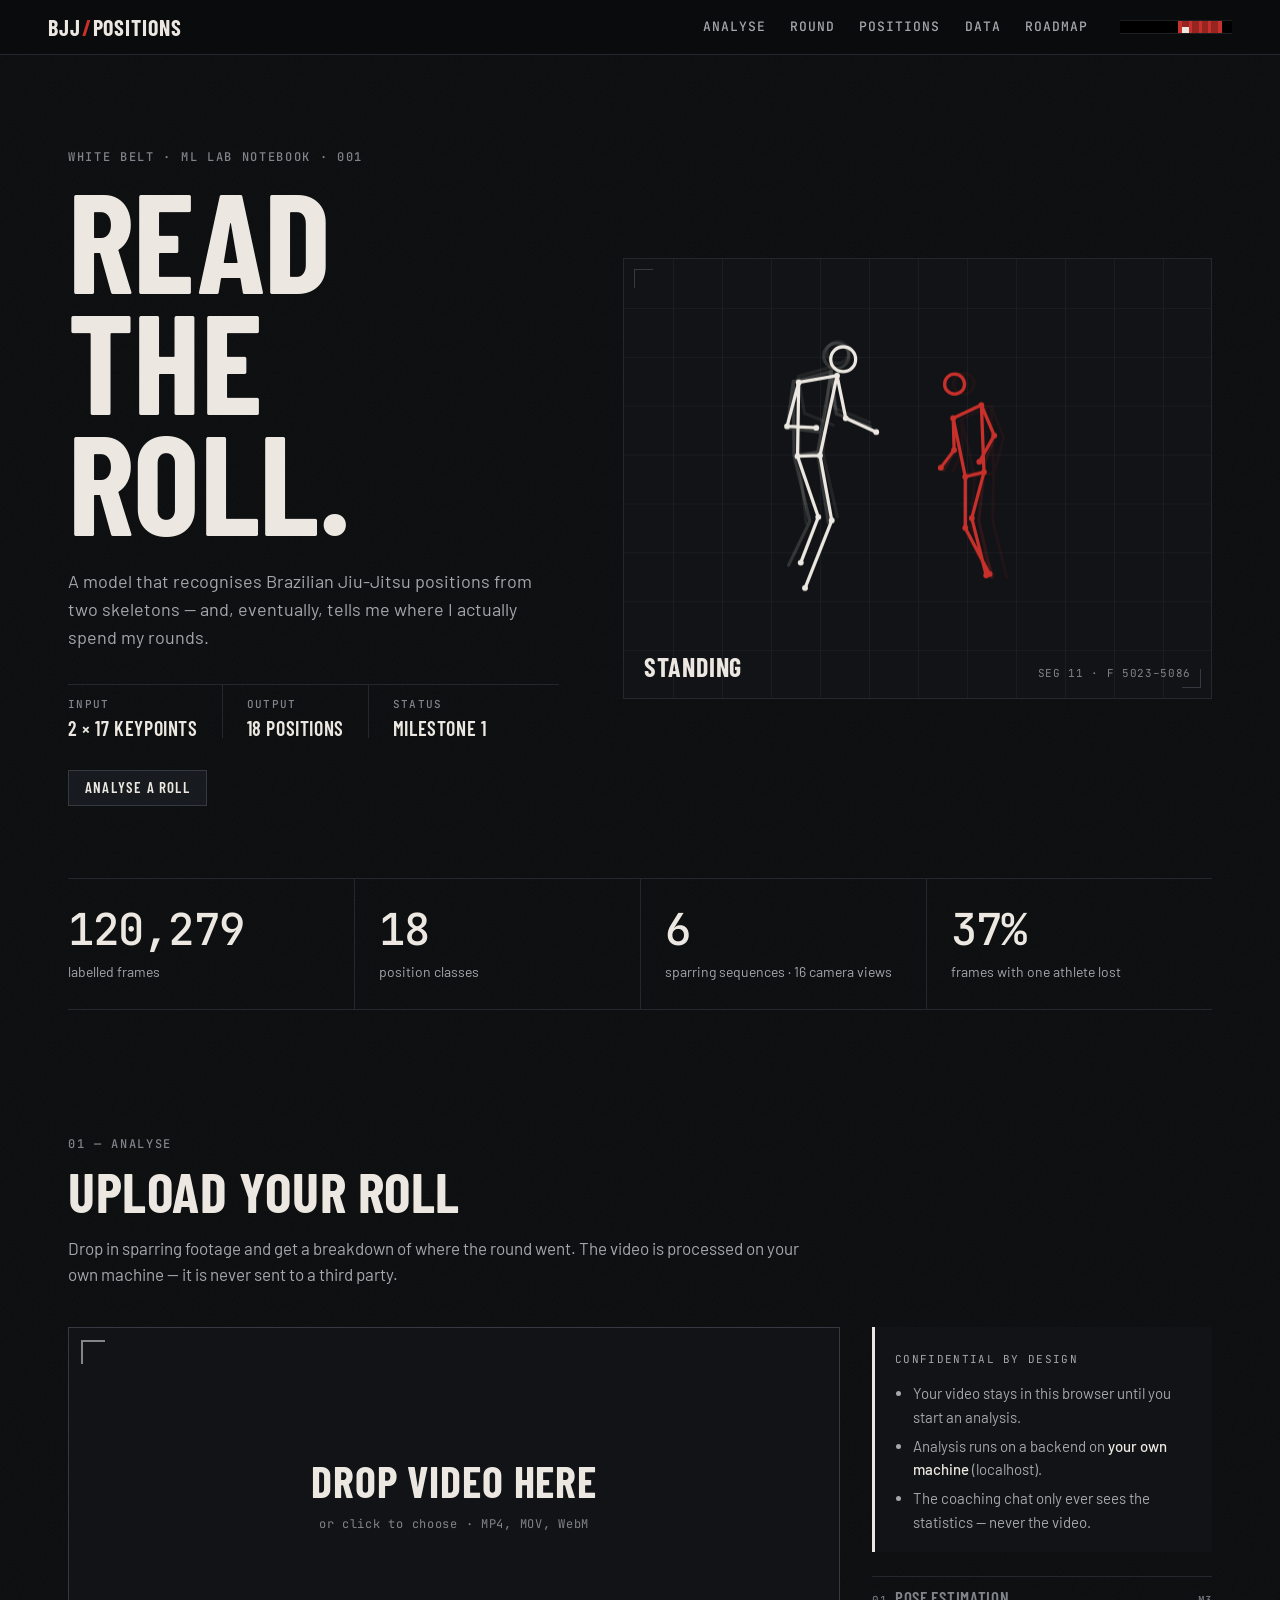
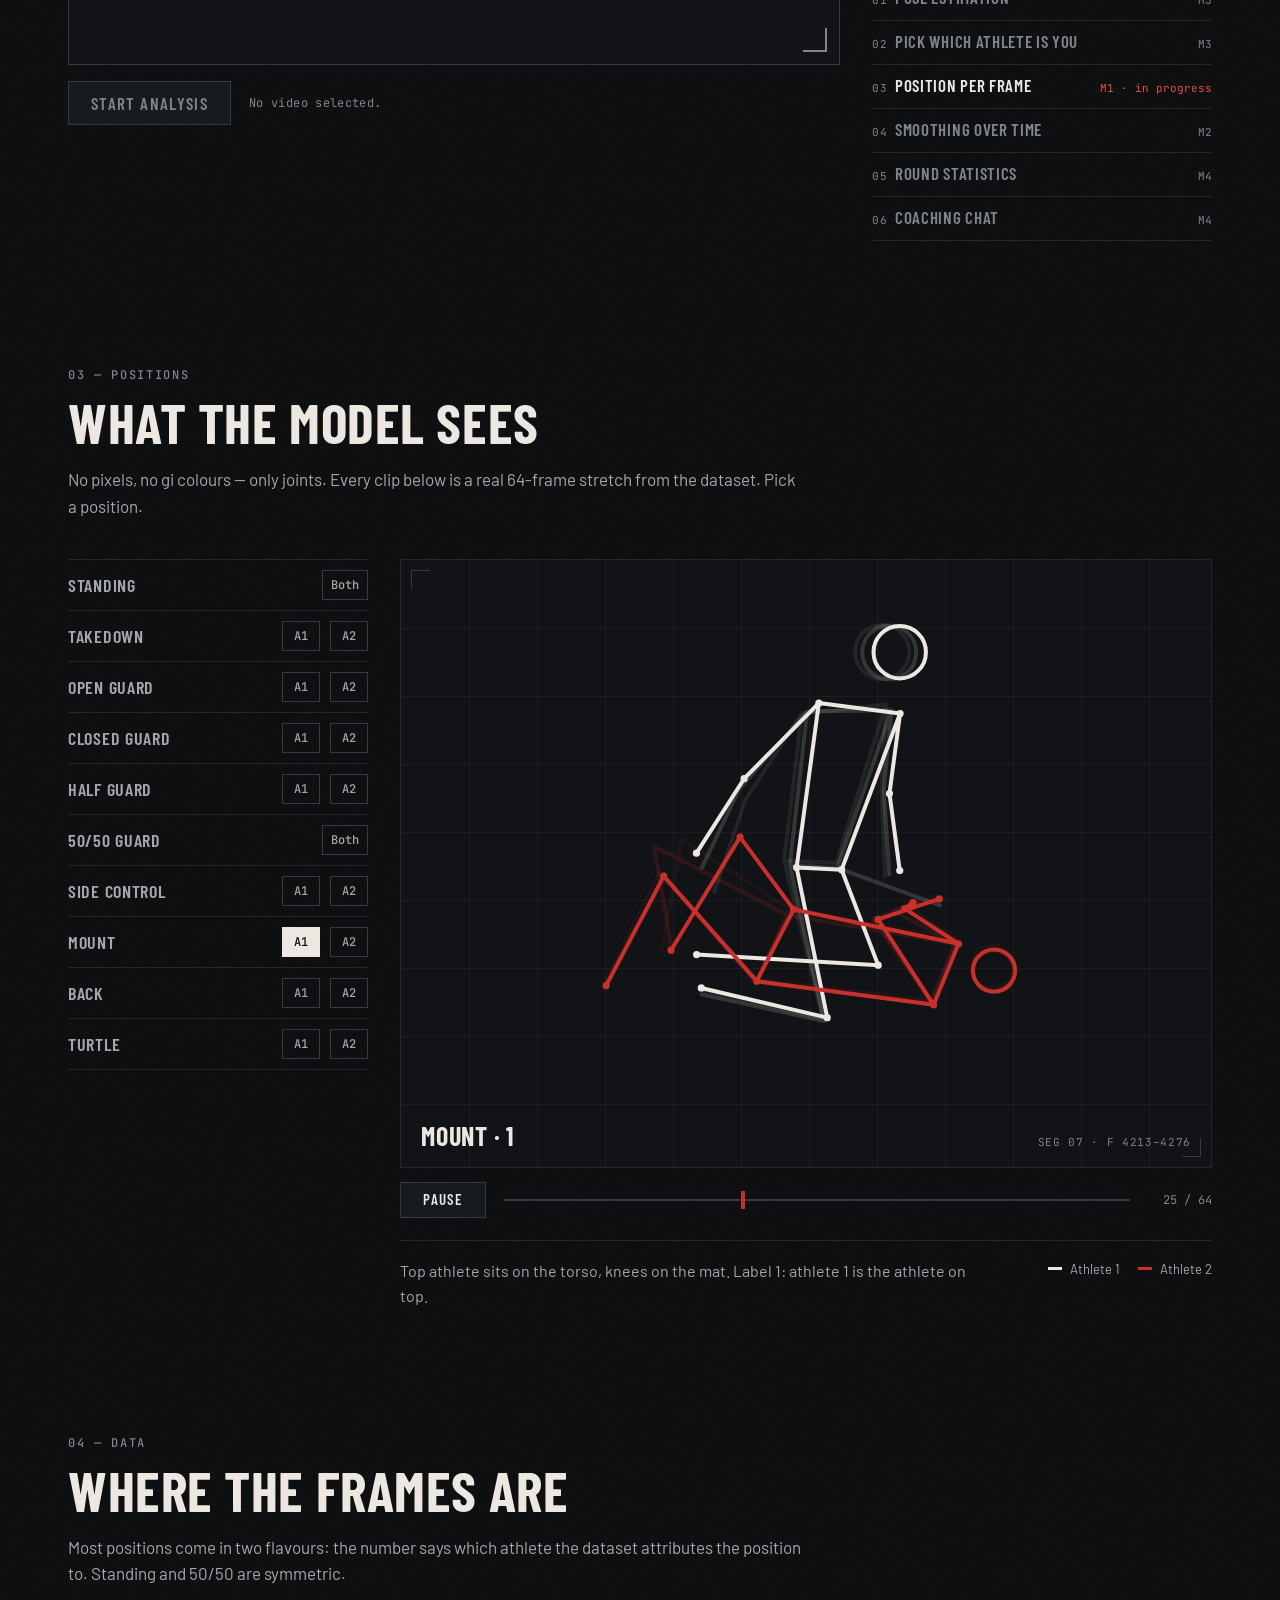
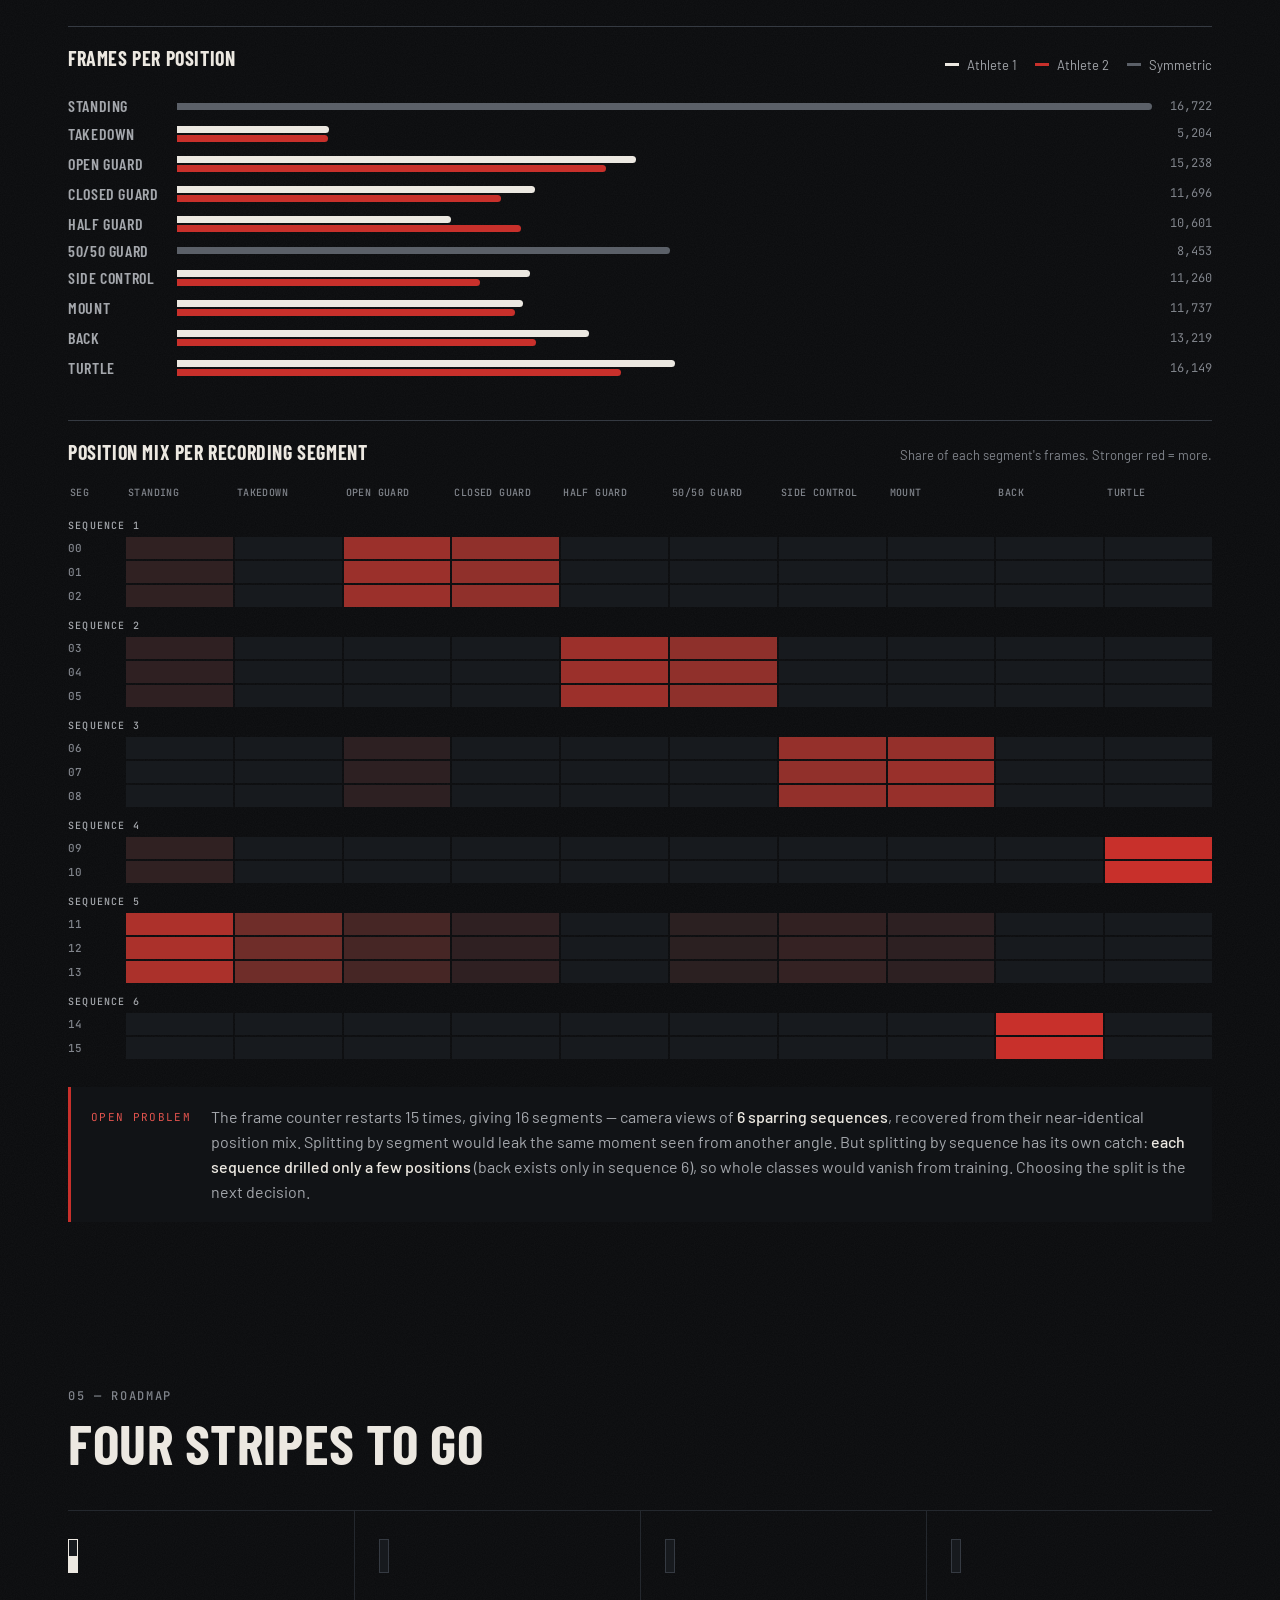
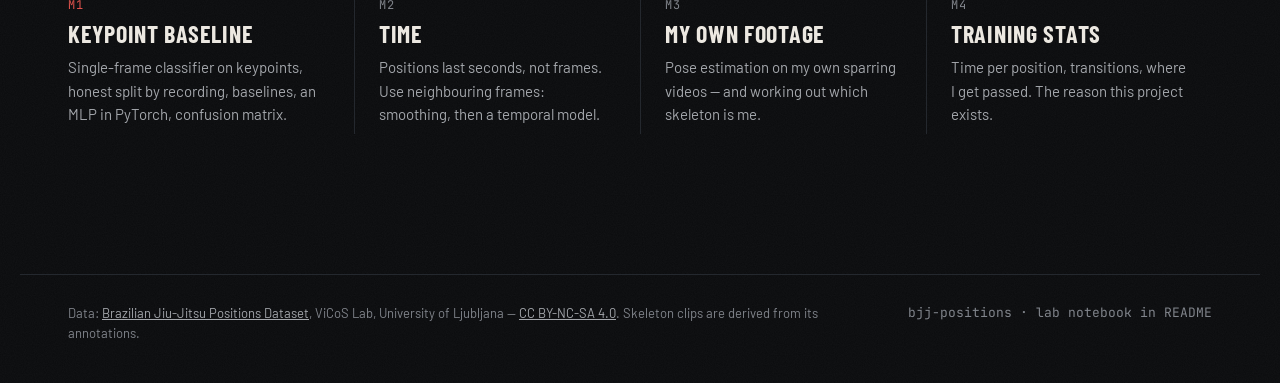
==== commit 065f45a9: "Add round-analysis view to the dashboard Shows the output of scripts/analyze_round.py: a clickable p" ====
--- a/frontend/index.html
+++ b/frontend/index.html
@@ -17,6 +17,7 @@
     <a class="wordmark" href="#top">BJJ<span>/</span>Positions</a>
     <nav class="nav" aria-label="Sections">
       <a href="#analyse">Analyse</a>
+      <a href="#round">Round</a>
       <a href="#explorer">Positions</a>
       <a href="#data">Data</a>
       <a href="#roadmap">Roadmap</a>
@@ -112,9 +113,54 @@
       </div>
     </section>
 
+    <section class="section" id="round" hidden>
+      <header class="section__head">
+        <p class="eyebrow">02 — Round analysis</p>
+        <h2>How the round went</h2>
+        <p class="section__lede">Output of the local pipeline: pose estimation, tracking,
+          position classifier, and a temporal model that picks the most likely sequence of
+          positions instead of the most likely single frame.</p>
+      </header>
+
+      <dl class="roundfacts">
+        <div><dt>Source</dt><dd id="round-source">—</dd></div>
+        <div><dt>Length</dt><dd id="round-duration">—</dd></div>
+        <div><dt>Both athletes tracked</dt><dd id="round-detection">—</dd></div>
+        <div><dt>Position changes (raw → smoothed)</dt><dd id="round-changes">—</dd></div>
+        <div id="round-accuracy-row" hidden><dt>Accuracy vs. labels</dt><dd id="round-accuracy">—</dd></div>
+      </dl>
+
+      <div class="tl-wrap">
+        <div class="tl" id="round-timeline"></div>
+        <div class="tl__marker" id="round-marker"></div>
+      </div>
+      <ul class="legend legend--round" id="round-legend"></ul>
+
+      <div class="round">
+        <div id="round-player">
+          <figure class="stage stage--large">
+            <canvas id="round-canvas" aria-label="Tracked skeletons of the analysed round"></canvas>
+            <figcaption class="stage__caption">
+              <span class="stage__label" id="round-label">—</span>
+              <span class="stage__meta mono" id="round-time"></span>
+            </figcaption>
+          </figure>
+          <div class="controls">
+            <button class="btn" id="round-play" type="button" aria-pressed="true">Pause</button>
+            <input class="scrub" id="round-scrub" type="range" min="0" max="0" value="0" aria-label="Frame">
+          </div>
+        </div>
+
+        <div class="panel panel--totals">
+          <div class="panel__head"><h3>Time per position</h3></div>
+          <div class="totals" id="round-totals"></div>
+        </div>
+      </div>
+    </section>
+
     <section class="section" id="explorer">
       <header class="section__head">
-        <p class="eyebrow">02 — Positions</p>
+        <p class="eyebrow">03 — Positions</p>
         <h2>What the model sees</h2>
         <p class="section__lede">No pixels, no gi colours — only joints. Every clip below is a real
           64-frame stretch from the dataset. Pick a position.</p>
@@ -151,7 +197,7 @@
 
     <section class="section" id="data">
       <header class="section__head">
-        <p class="eyebrow">03 — Data</p>
+        <p class="eyebrow">04 — Data</p>
         <h2>Where the frames are</h2>
         <p class="section__lede">Most positions come in two flavours: the number says which athlete
           the dataset attributes the position to. Standing and 50/50 are symmetric.</p>
@@ -191,7 +237,7 @@
 
     <section class="section" id="roadmap">
       <header class="section__head">
-        <p class="eyebrow">04 — Roadmap</p>
+        <p class="eyebrow">05 — Roadmap</p>
         <h2>Four stripes to go</h2>
       </header>
       <ol class="roadmap">
--- a/frontend/css/style.css
+++ b/frontend/css/style.css
@@ -333,6 +333,35 @@
 .swatch--a2 { background: var(--a2); }
 .swatch--sym { background: var(--sym); }
 
+/* --- Round analysis ------------------------------------------------------ */
+
+.roundfacts { display: flex; flex-wrap: wrap; gap: 0 0; margin: 0 0 28px; border-top: 1px solid var(--line); }
+.roundfacts div { padding: 14px 24px 0 0; }
+.roundfacts div + div { padding-left: 24px; border-left: 1px solid var(--line); }
+.roundfacts dt { font: 500 11px/1 var(--font-mono); letter-spacing: .1em; text-transform: uppercase; color: var(--ink-3); margin-bottom: 8px; }
+.roundfacts dd { margin: 0; font: 600 20px/1 var(--font-display); text-transform: uppercase; letter-spacing: .03em; }
+
+.tl-wrap { position: relative; }
+.tl { display: flex; gap: 2px; height: 56px; }
+.tl__block {
+  min-width: 2px; padding: 0 6px; border: 0; cursor: pointer;
+  display: flex; align-items: center; overflow: hidden;
+  font: 600 12px/1 var(--font-display); letter-spacing: .04em; text-transform: uppercase;
+  color: #0a0b0d; white-space: nowrap;
+}
+.tl__block:hover { outline: 2px solid var(--ink); outline-offset: -2px; }
+.tl__marker { position: absolute; top: -4px; bottom: -4px; width: 2px; background: var(--red); pointer-events: none; }
+.legend--round { margin-top: 14px; }
+
+.round { display: grid; grid-template-columns: minmax(0, 1fr) minmax(280px, 380px); gap: 32px; margin-top: 32px; align-items: start; }
+.panel--totals { border-top: 0; padding-top: 0; }
+.totals { display: flex; flex-direction: column; gap: 8px; }
+.totals__row { display: grid; grid-template-columns: minmax(96px, max-content) minmax(0, 1fr) max-content; gap: 12px; align-items: center; }
+.totals__name { font: 600 14px/1.1 var(--font-display); text-transform: uppercase; letter-spacing: .03em; color: var(--ink-2); }
+.totals__track { padding: 4px 0; }
+.totals__bar { height: 8px; border-radius: 0 4px 4px 0; min-width: 2px; }
+.totals__value { font-size: 12px; color: var(--ink-3); }
+
 /* --- Panels & charts ----------------------------------------------------- */
 
 .panel { border-top: 1px solid var(--line-strong); padding: 22px 0 40px; }
@@ -417,6 +446,7 @@
   .hero { grid-template-columns: 1fr; }
   .explorer { grid-template-columns: 1fr; }
   .analyse { grid-template-columns: 1fr; }
+  .round { grid-template-columns: 1fr; }
   .position-list { display: grid; grid-template-columns: 1fr 1fr; column-gap: 20px; order: 2; }
   .facts { grid-template-columns: 1fr 1fr; }
   .fact:nth-child(3) { padding-left: 0; border-left: 0; }
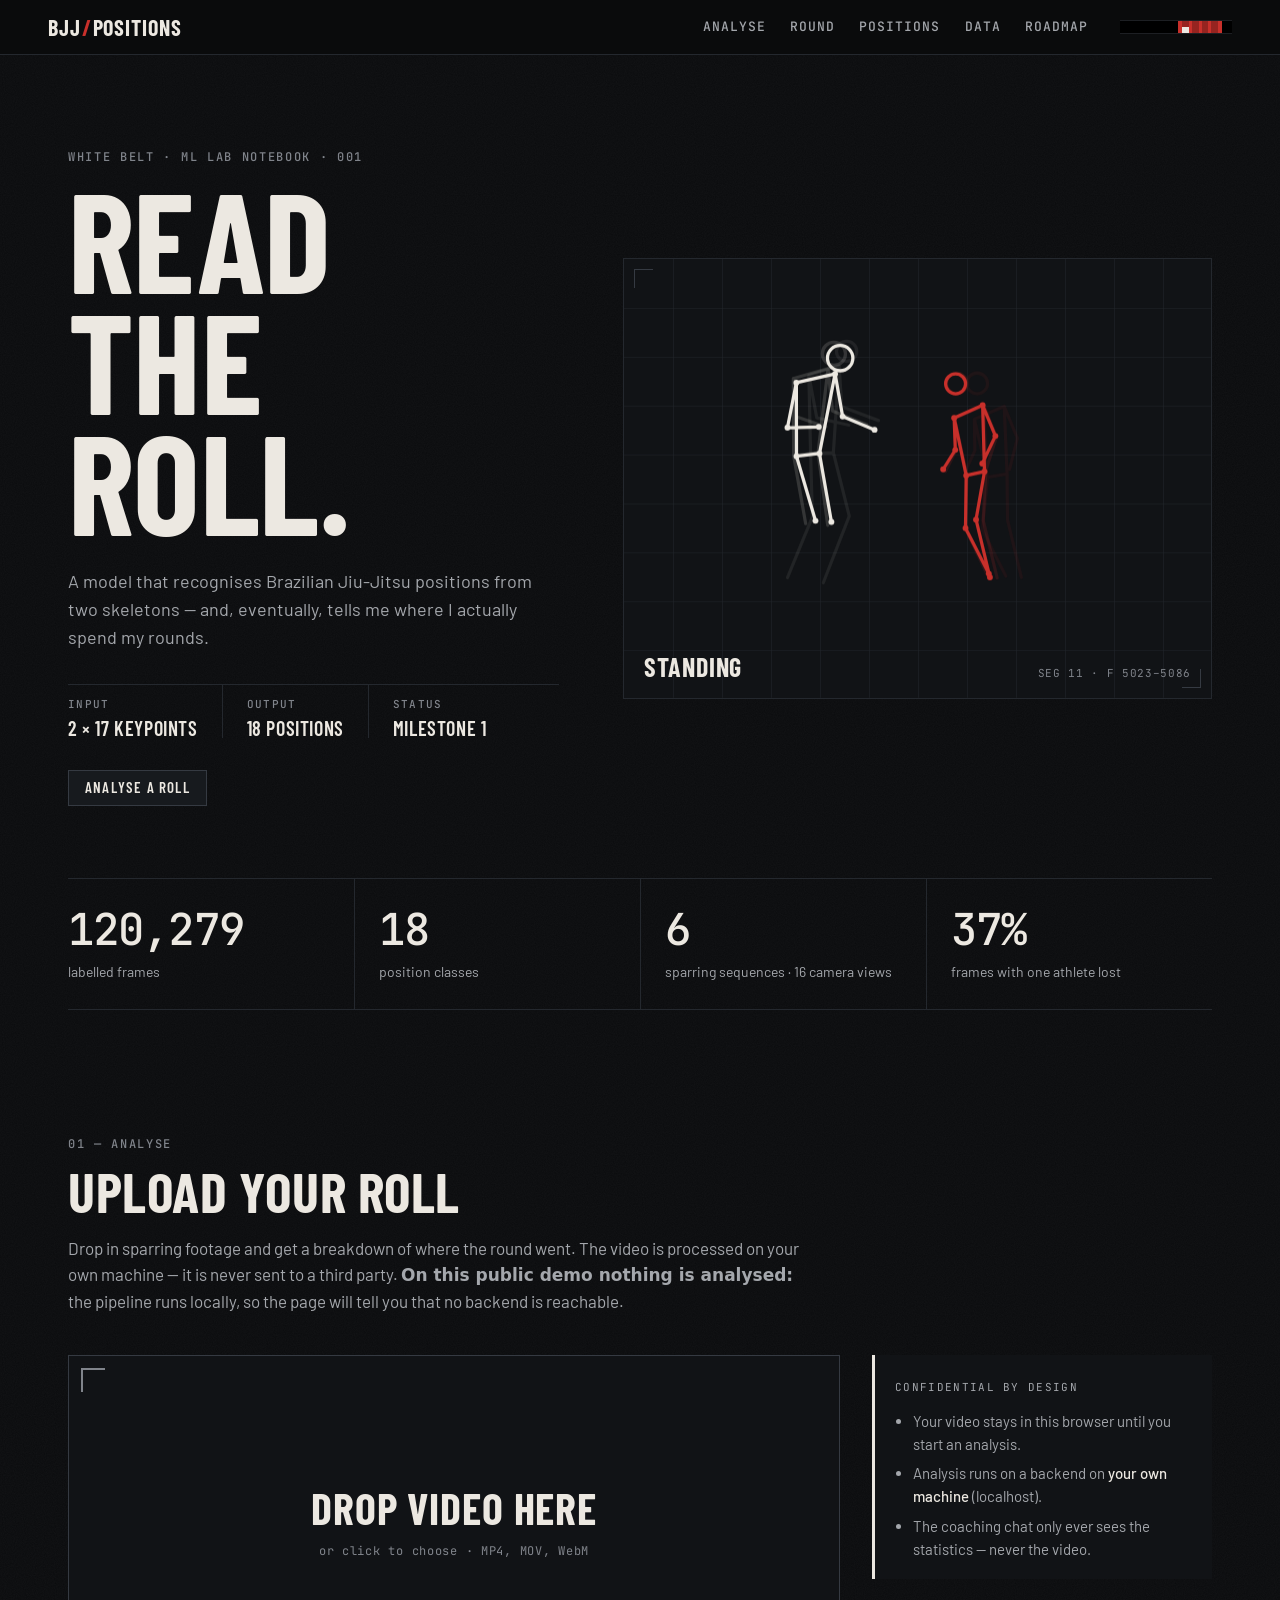
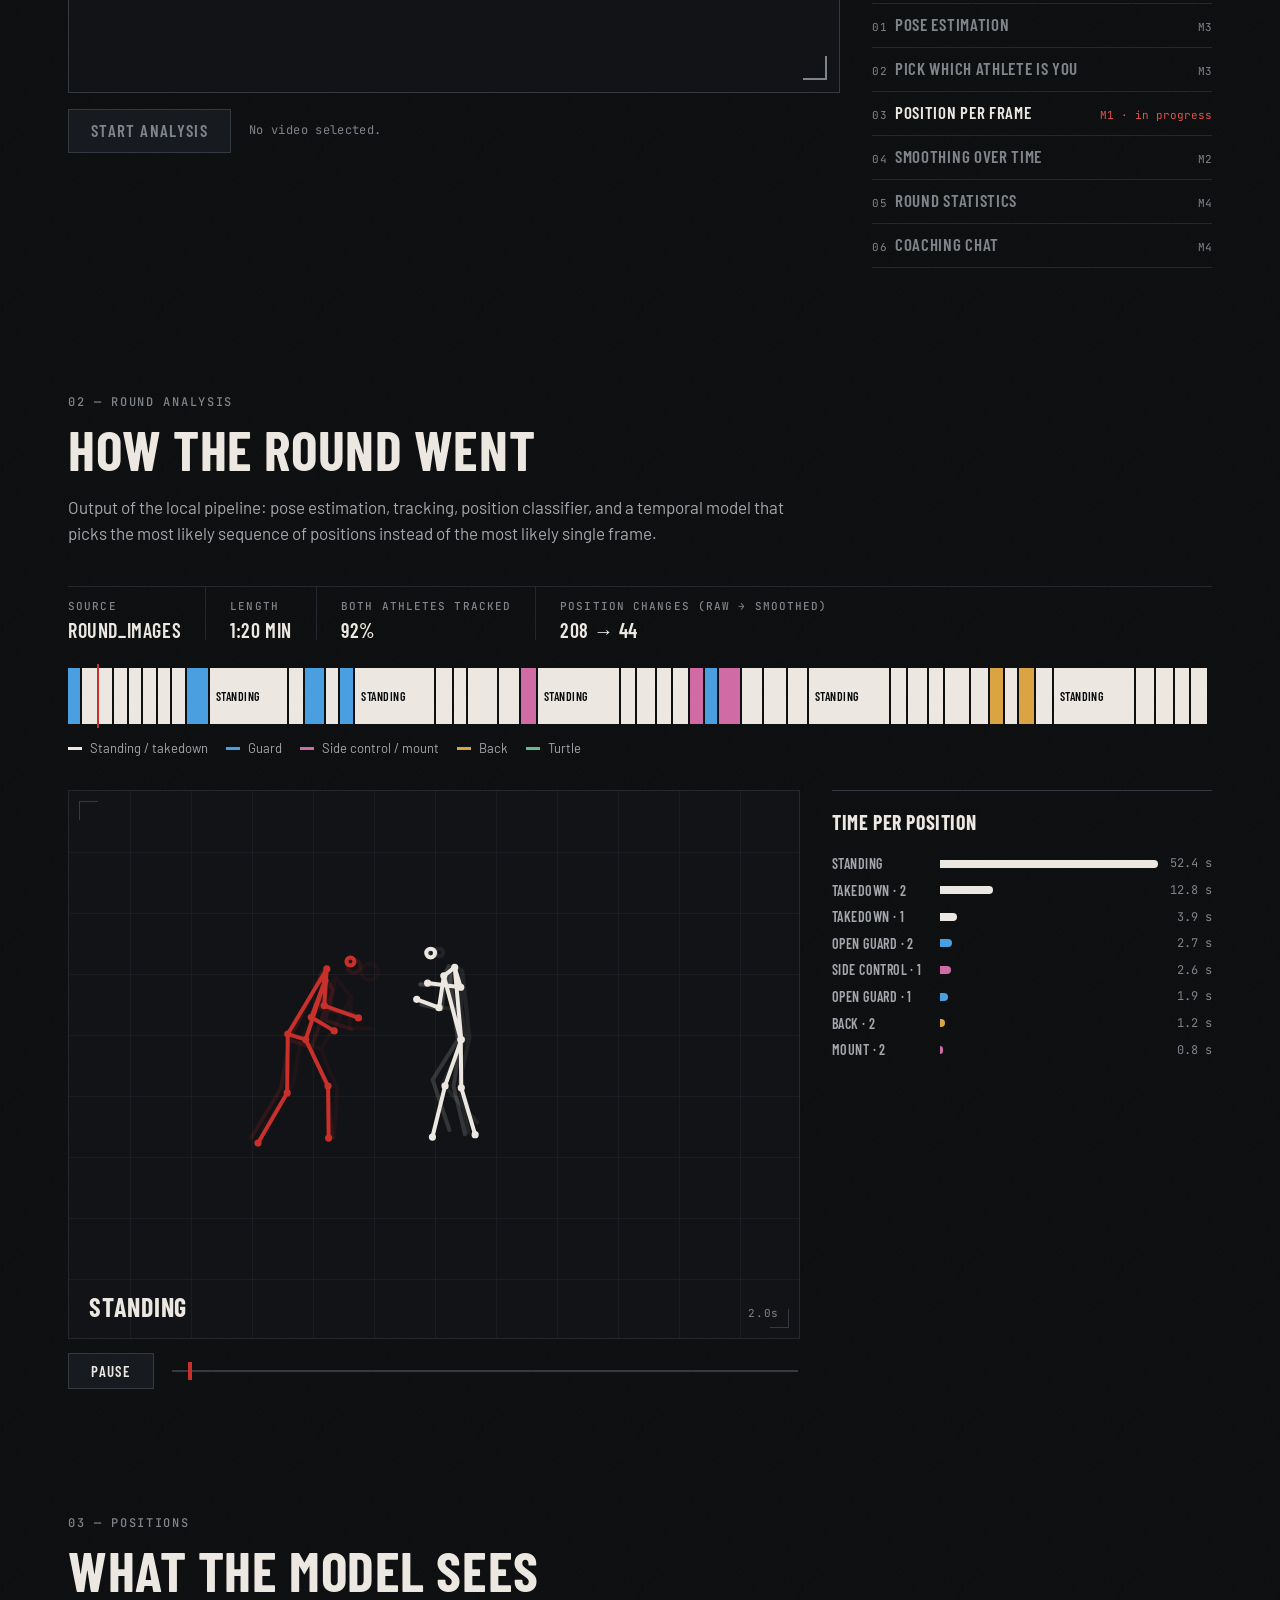
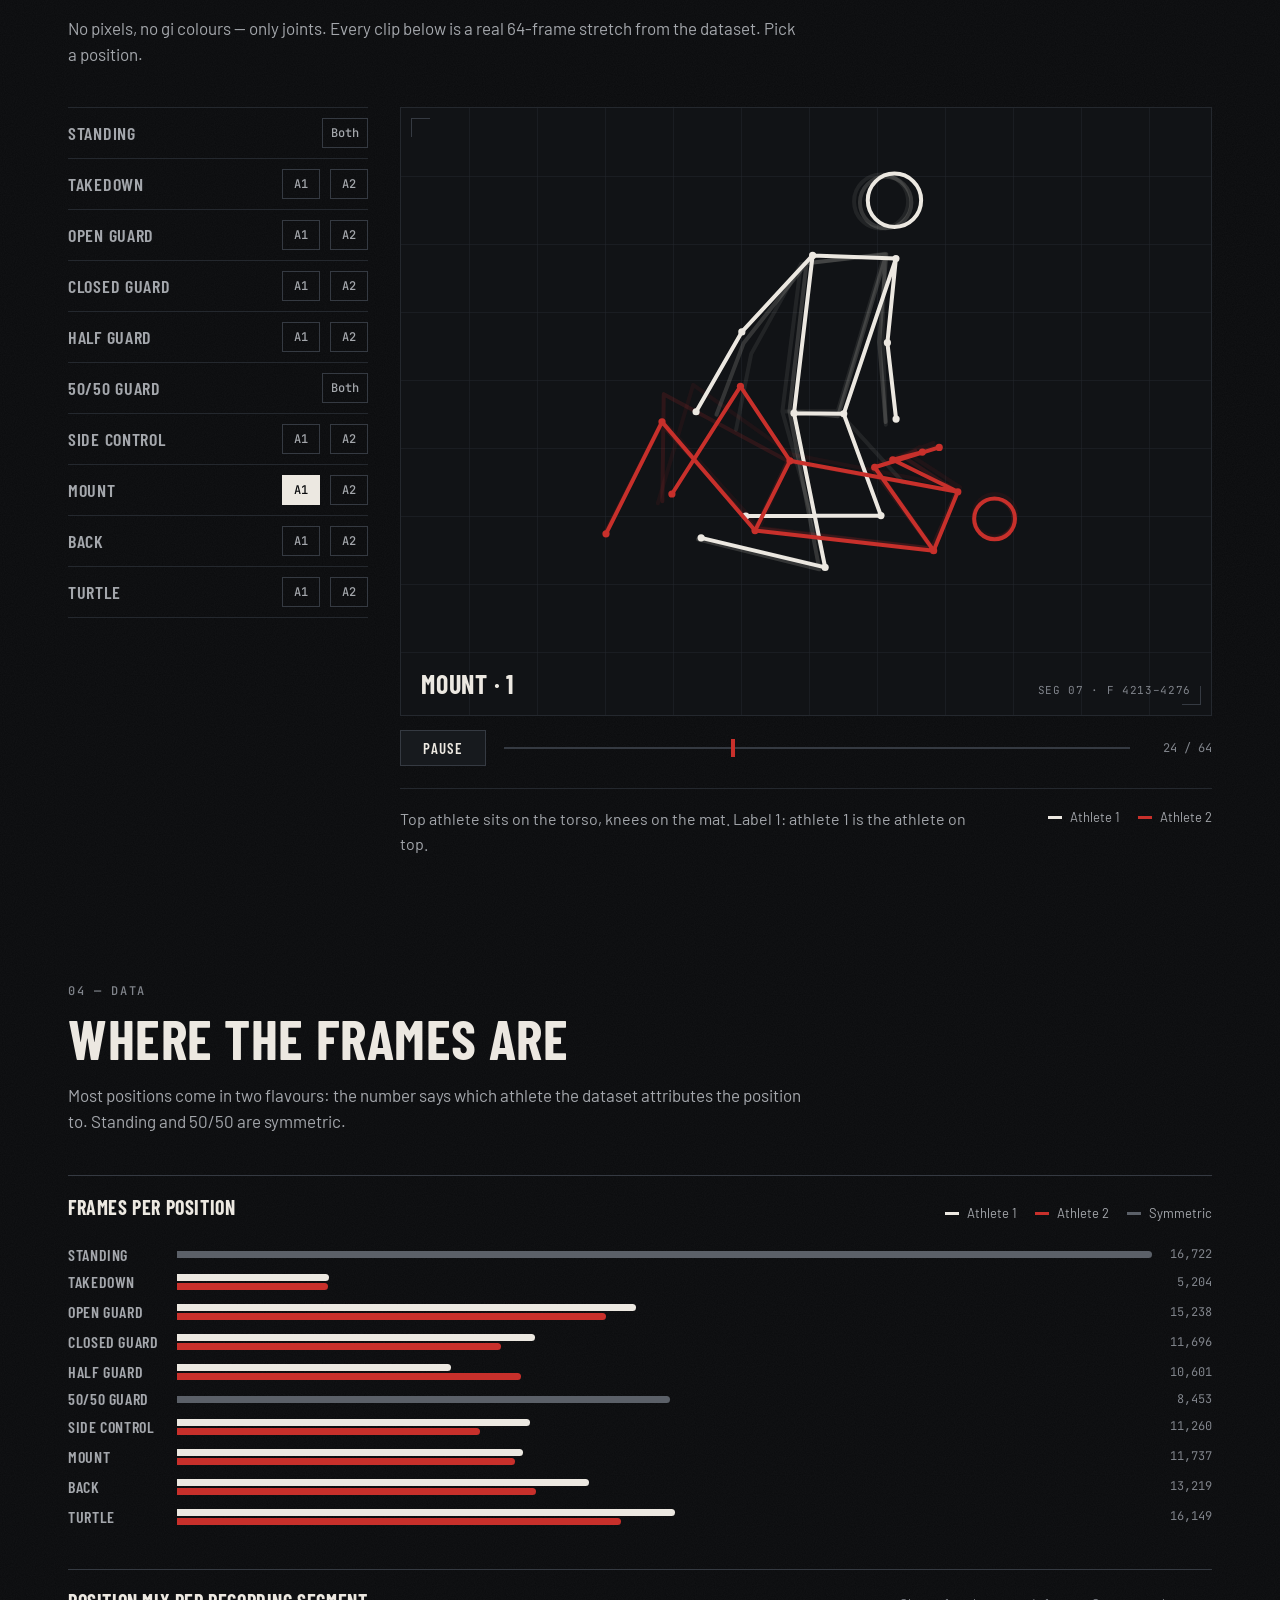
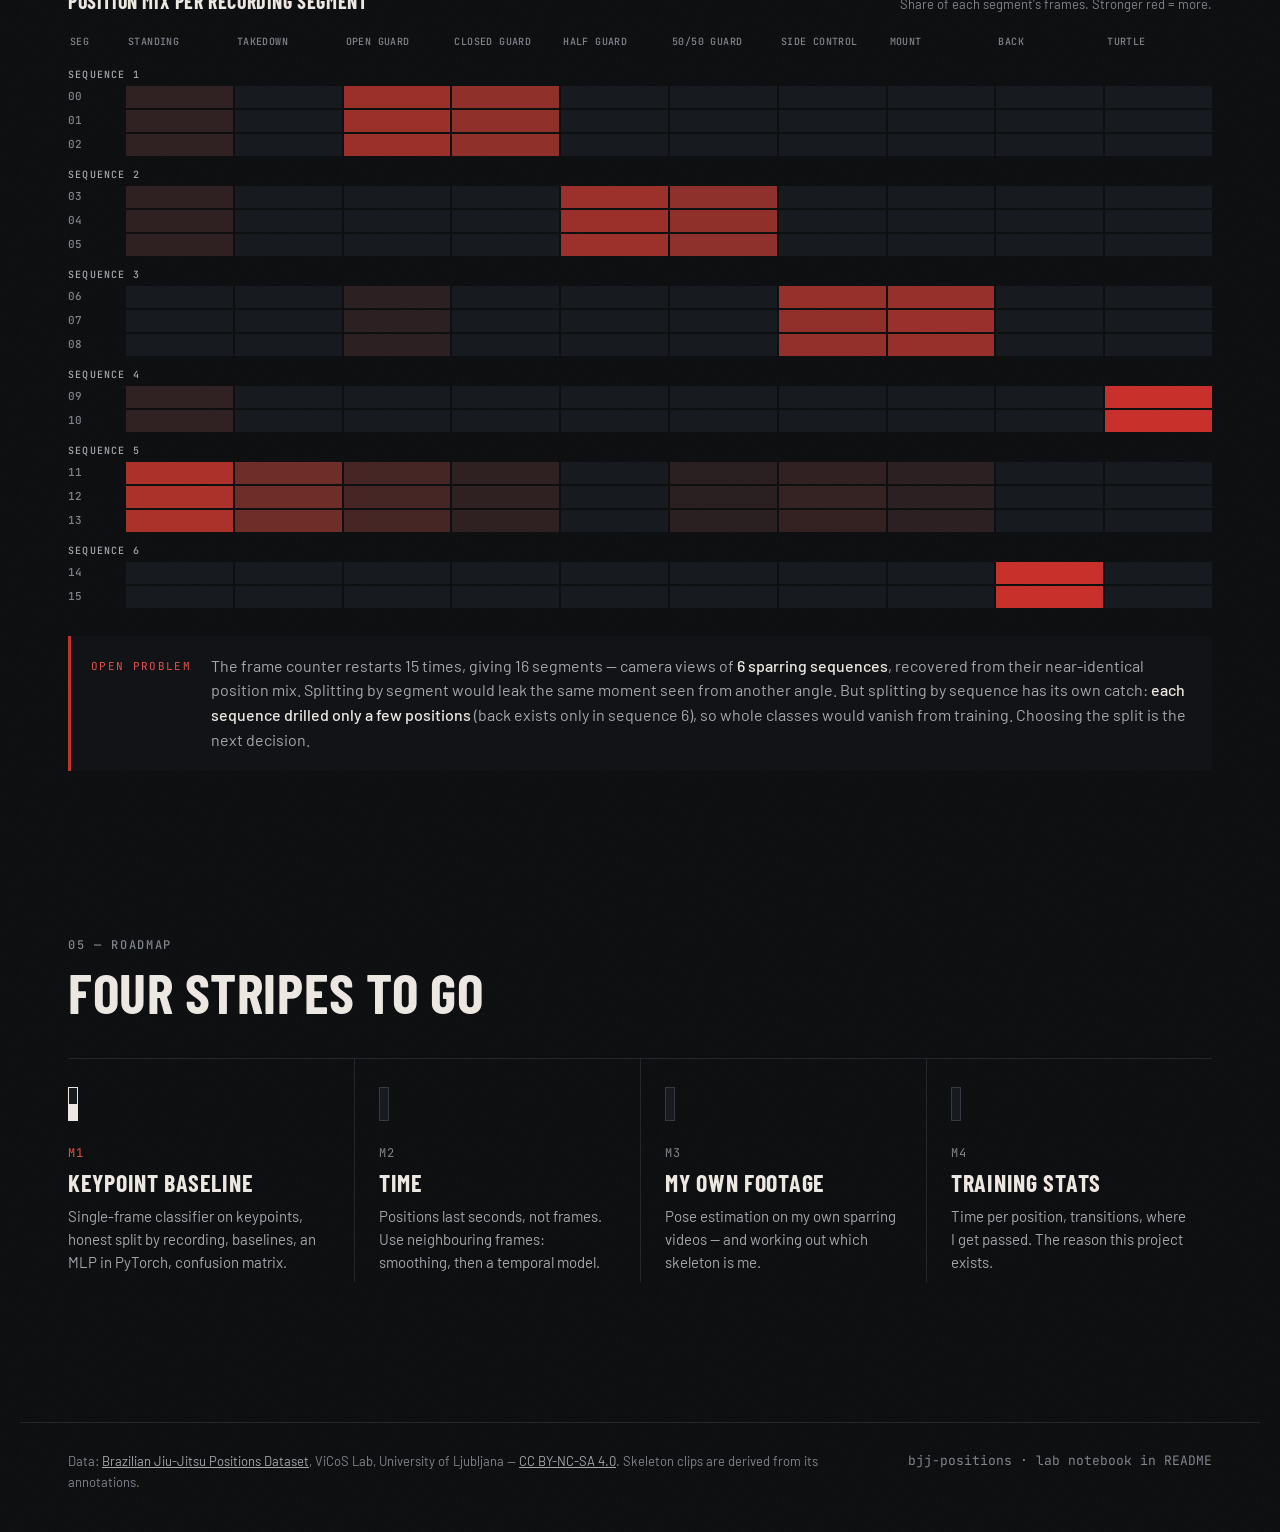
==== commit 72f7ac07: "Publish the dashboard on GitHub Pages A workflow uploads frontend/ as the Pages artifact on every pu" ====
--- a/frontend/index.html
+++ b/frontend/index.html
@@ -66,7 +66,9 @@
         <p class="eyebrow">01 — Analyse</p>
         <h2>Upload your roll</h2>
         <p class="section__lede">Drop in sparring footage and get a breakdown of where the round
-          went. The video is processed on your own machine — it is never sent to a third party.</p>
+          went. The video is processed on your own machine — it is never sent to a third party.
+          <strong>On this public demo nothing is analysed:</strong> the pipeline runs locally,
+          so the page will tell you that no backend is reachable.</p>
       </header>
 
       <div class="analyse">
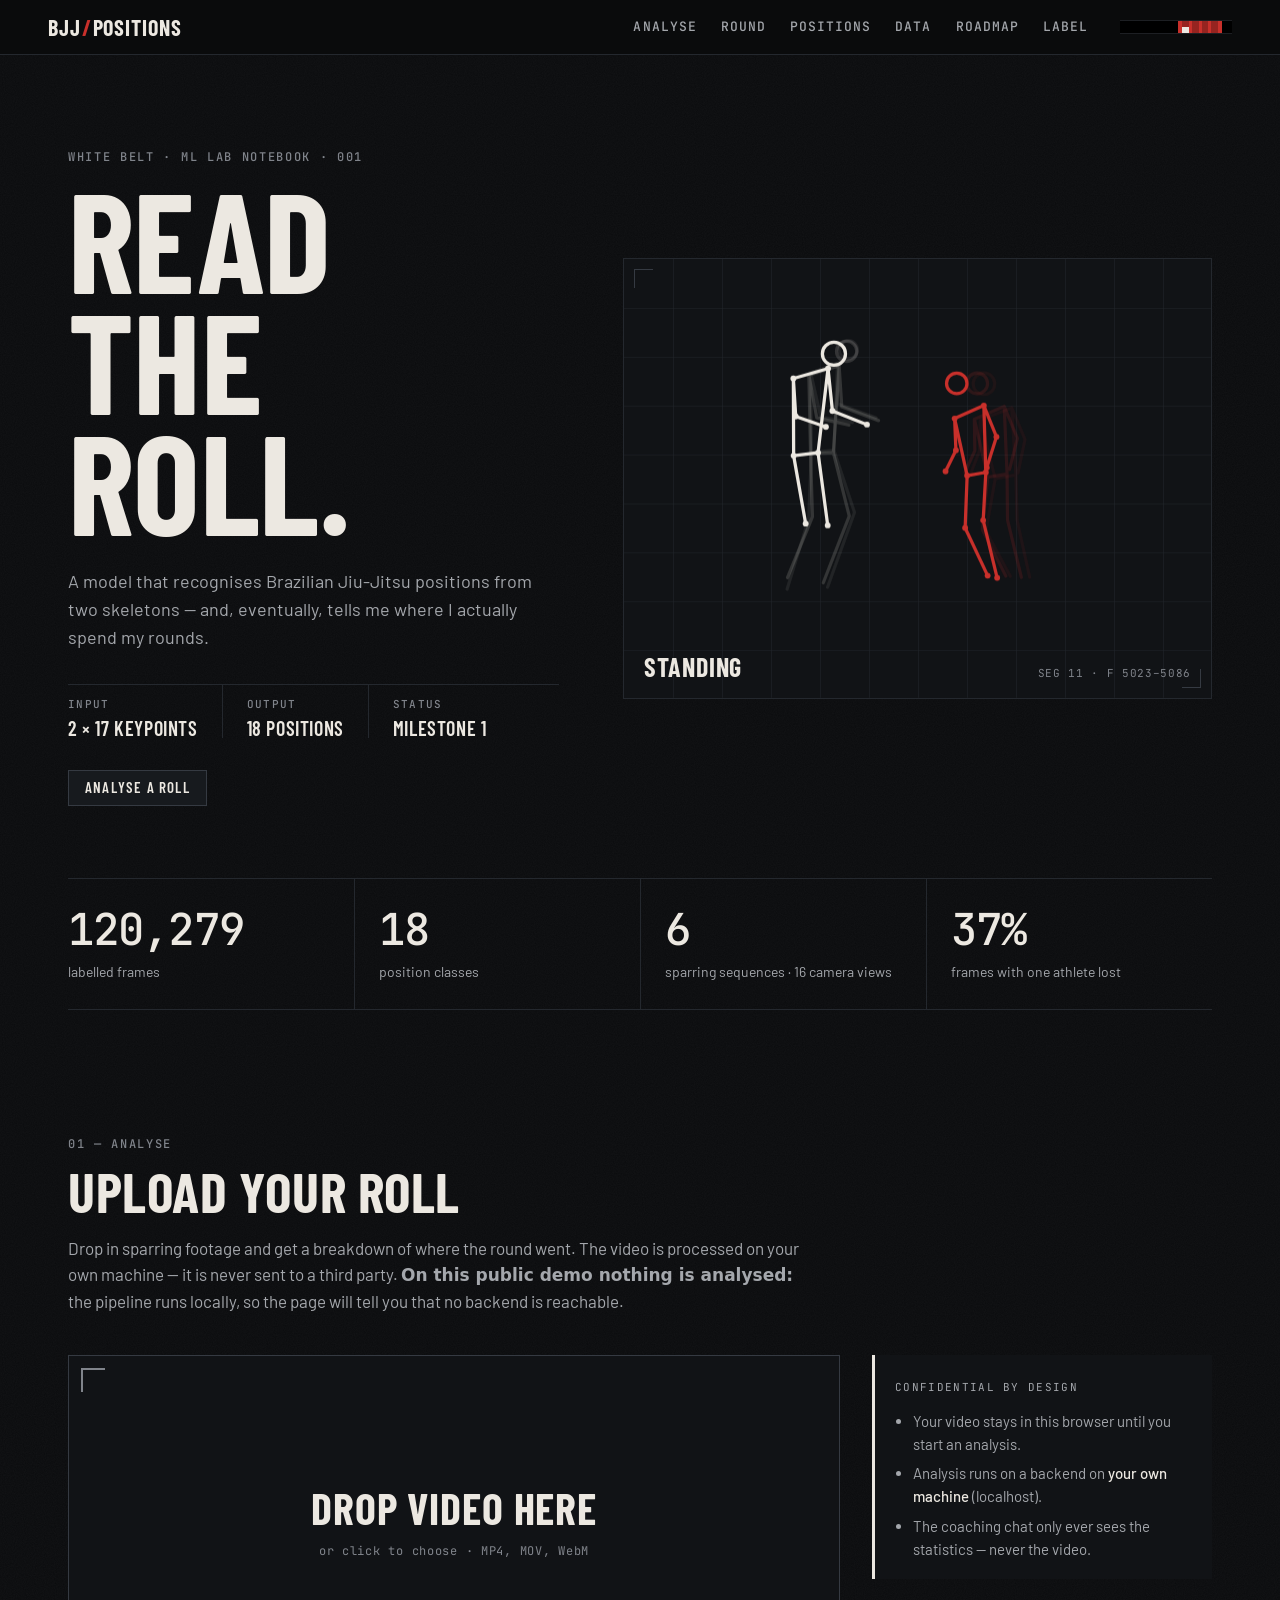
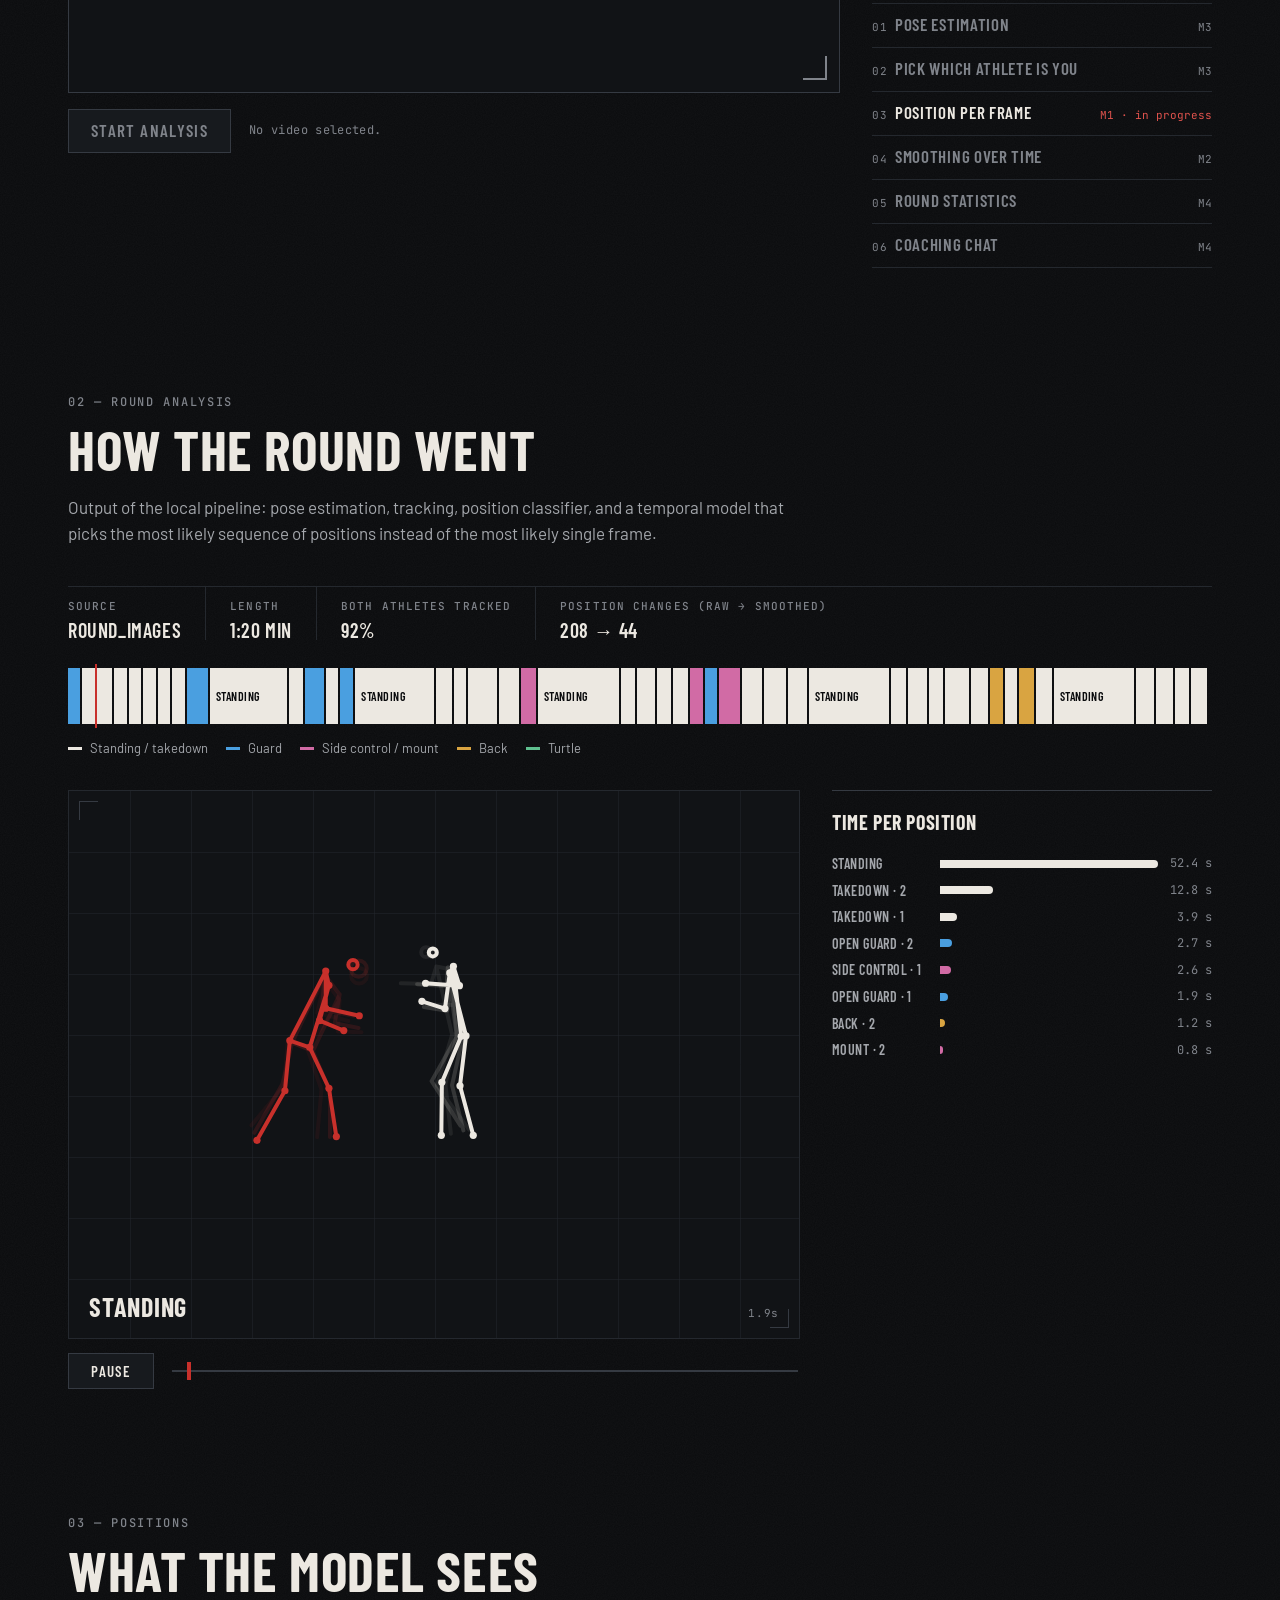
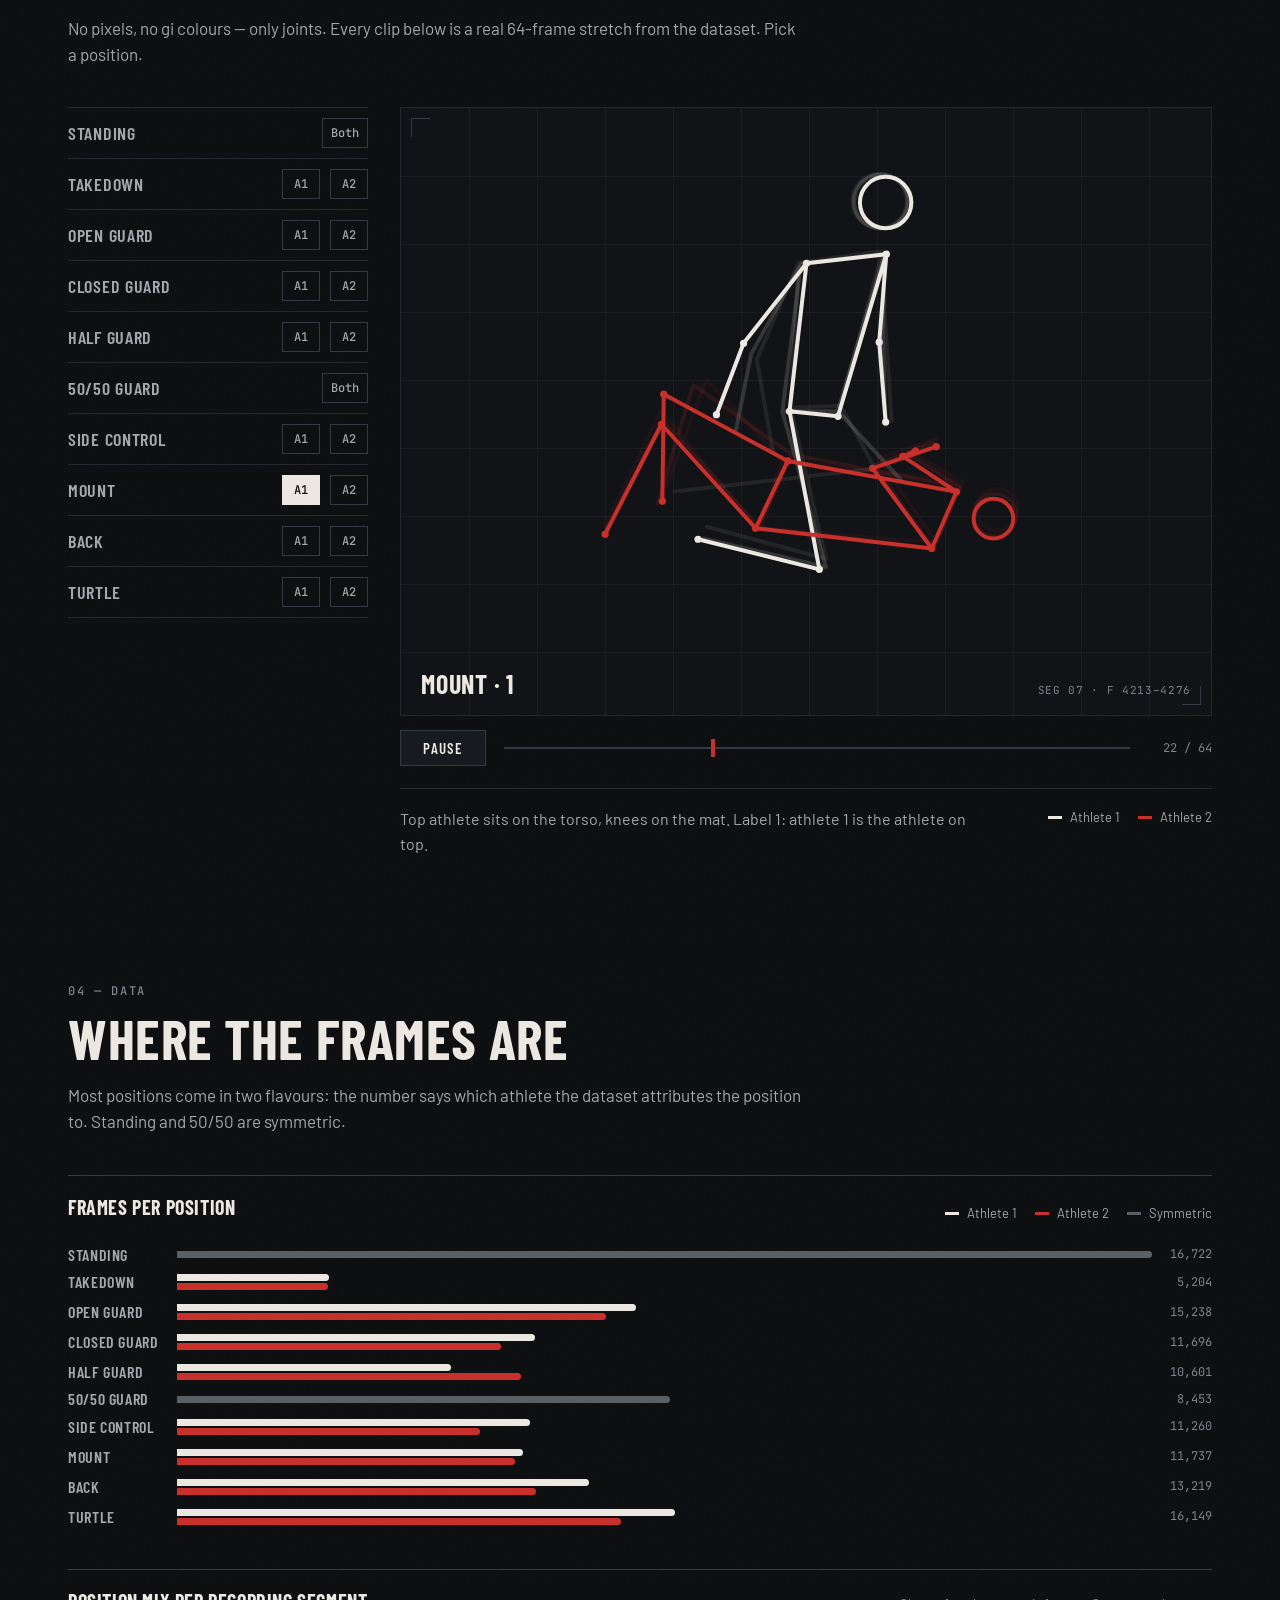
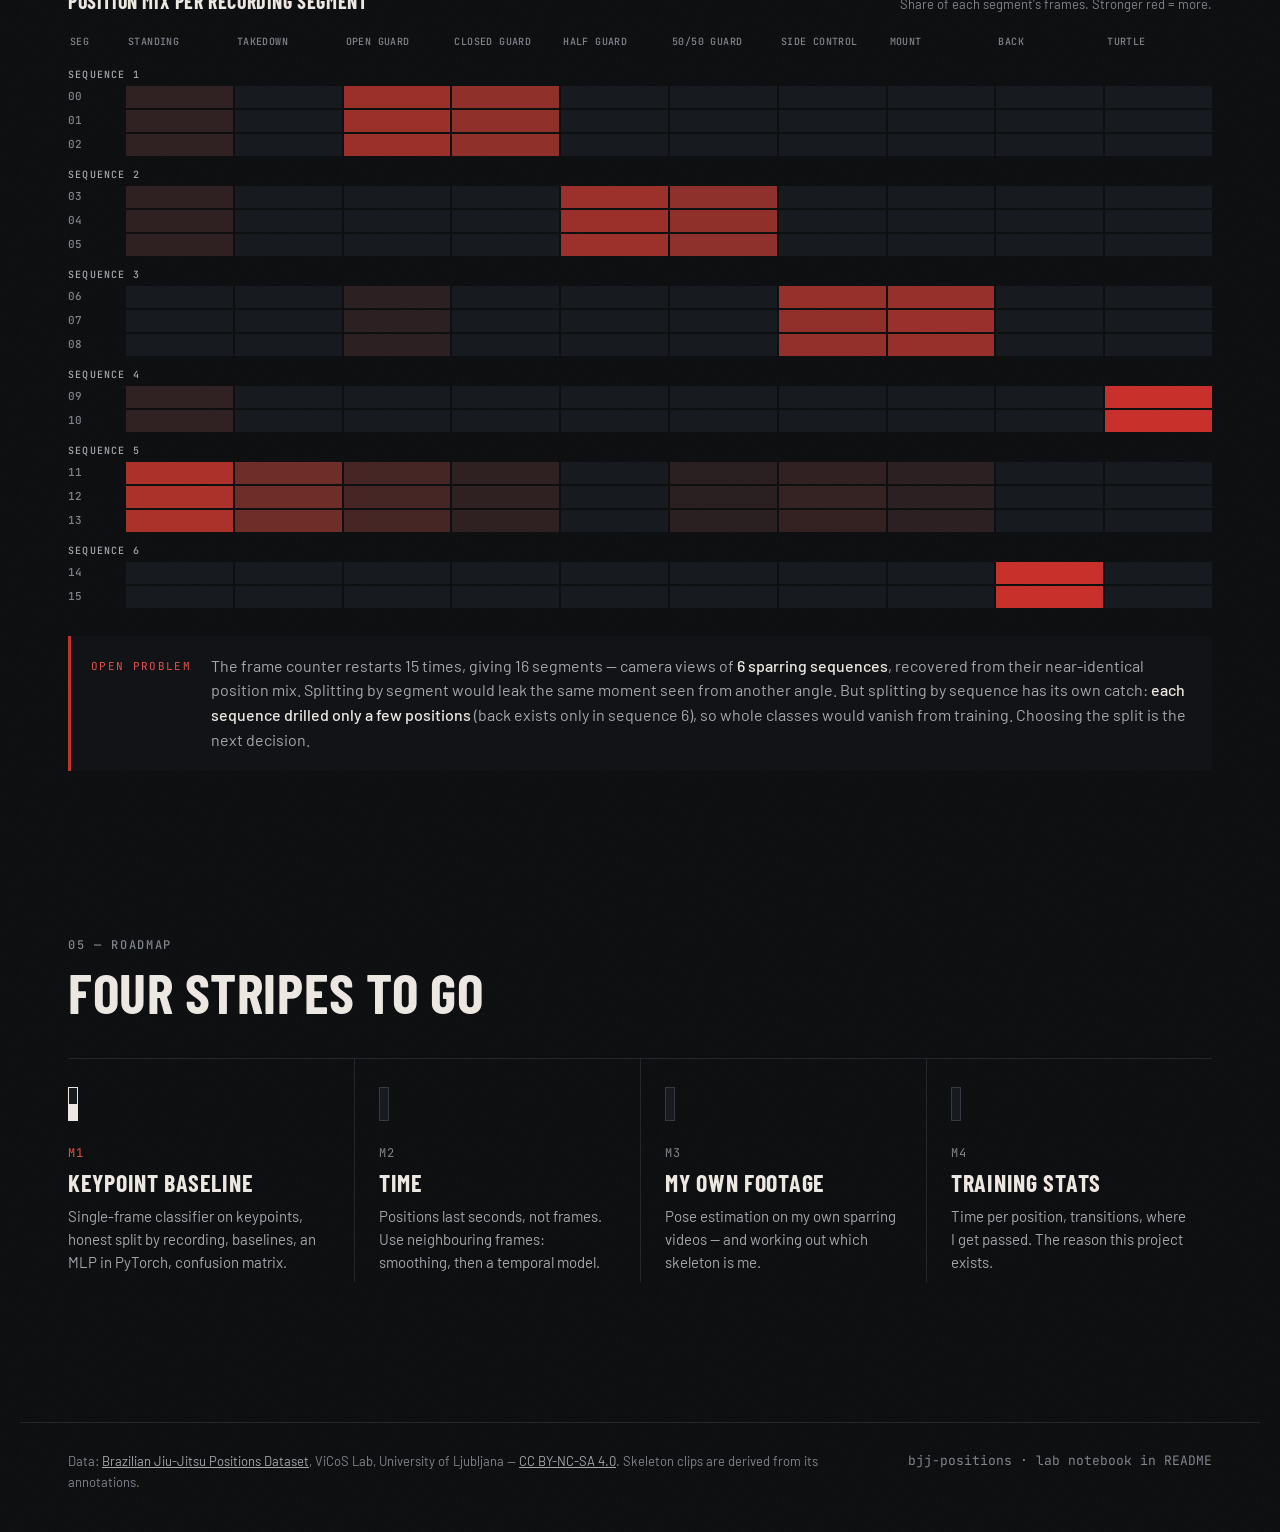
==== commit d29431f0: "Add a labelling tool and evaluation against own footage frontend/label.html marks position changes w" ====
--- a/frontend/index.html
+++ b/frontend/index.html
@@ -21,6 +21,7 @@
       <a href="#explorer">Positions</a>
       <a href="#data">Data</a>
       <a href="#roadmap">Roadmap</a>
+      <a href="label.html">Label</a>
     </nav>
     <div class="belt" role="img" aria-label="Progress: milestone 1 of 4 in progress">
       <span class="belt__bar">
@@ -119,6 +120,7 @@
       <header class="section__head">
         <p class="eyebrow">02 — Round analysis</p>
         <h2>How the round went</h2>
+        <p class="privacy-badge mono" id="round-privacy" hidden>Local analysis · not published</p>
         <p class="section__lede">Output of the local pipeline: pose estimation, tracking,
           position classifier, and a temporal model that picks the most likely sequence of
           positions instead of the most likely single frame.</p>
--- a/frontend/css/style.css
+++ b/frontend/css/style.css
@@ -340,6 +340,13 @@
 .roundfacts div + div { padding-left: 24px; border-left: 1px solid var(--line); }
 .roundfacts dt { font: 500 11px/1 var(--font-mono); letter-spacing: .1em; text-transform: uppercase; color: var(--ink-3); margin-bottom: 8px; }
 .roundfacts dd { margin: 0; font: 600 20px/1 var(--font-display); text-transform: uppercase; letter-spacing: .03em; }
+
+.privacy-badge {
+  display: inline-block; margin: 0 0 12px;
+  padding: 5px 10px;
+  font-size: 11px; letter-spacing: .12em; text-transform: uppercase;
+  color: var(--bg); background: var(--ink);
+}
 
 .tl-wrap { position: relative; }
 .tl { display: flex; gap: 2px; height: 56px; }
@@ -470,3 +477,34 @@
   .preview__bar { flex-direction: column; align-items: flex-start; }
   .bars { column-gap: 12px; }
 }
+
+/* --- Labelling tool ------------------------------------------------------ */
+
+.section--first { padding-top: clamp(32px, 5vw, 56px); }
+.labeller { display: grid; grid-template-columns: minmax(0, 1fr) minmax(260px, 340px); gap: 32px; align-items: start; }
+.labeller__side { border-left: 1px solid var(--line); padding-left: 24px; }
+.labeller .preview video { max-height: 56vh; }
+.labeller .preview__bar { justify-content: space-between; font-size: 13px; }
+.labeller .controls { flex-wrap: wrap; }
+
+.keylist { list-style: none; margin: 0; padding: 0; }
+.keylist li { display: flex; align-items: center; gap: 12px; padding: 7px 0; border-bottom: 1px solid var(--line); font-size: 14px; color: var(--ink-2); }
+.keylist kbd {
+  min-width: 26px; padding: 3px 6px; text-align: center;
+  font: 500 12px/1 var(--font-mono); color: var(--ink);
+  background: var(--surface-2); border: 1px solid var(--line-strong);
+}
+.keylist .swatch { margin-left: auto; width: 16px; height: 8px; }
+.keyhint { margin: 14px 0 0; font-size: 13px; color: var(--ink-3); }
+
+.marks { list-style: none; margin: 0; padding: 0; max-height: 40vh; overflow-y: auto; }
+.marks li { display: flex; align-items: center; gap: 10px; padding: 6px 0; border-bottom: 1px solid var(--line); }
+.marks__time { background: none; border: 0; color: var(--red-ink); font-size: 12px; cursor: pointer; padding: 0; }
+.marks__name { flex: 1; font: 600 14px/1 var(--font-display); text-transform: uppercase; letter-spacing: .03em; }
+.marks__remove { background: none; border: 0; color: var(--ink-3); cursor: pointer; font-size: 18px; line-height: 1; padding: 0 4px; }
+.marks__remove:hover { color: var(--red-ink); }
+
+@media (max-width: 900px) {
+  .labeller { grid-template-columns: 1fr; }
+  .labeller__side { border-left: 0; padding-left: 0; border-top: 1px solid var(--line); padding-top: 20px; }
+}
